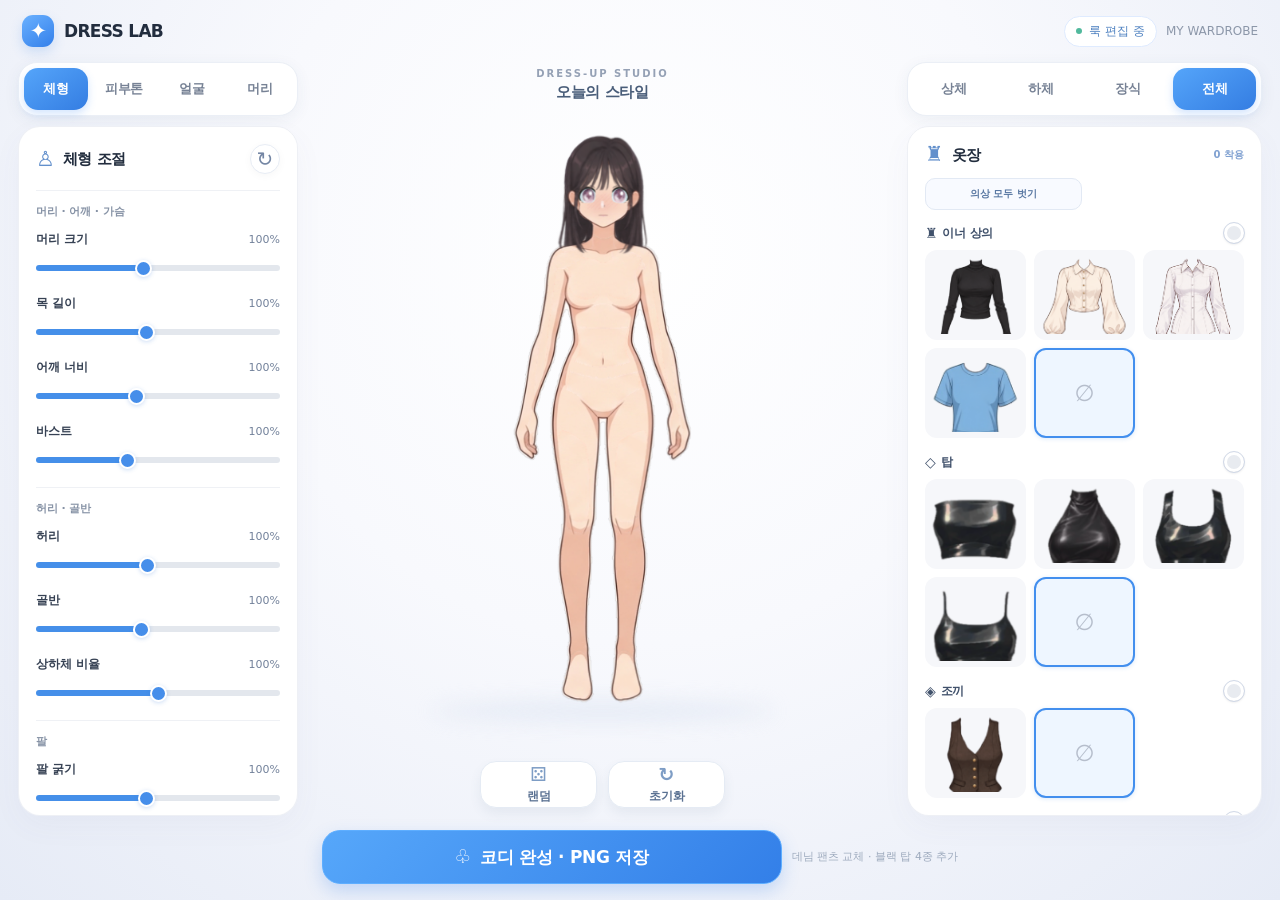
==== index.html @ 0fc82d4e "Restore complete existing game with linked PNG assets" ====
<!doctype html>
<html lang="ko"><head><meta charset="UTF-8"><meta name="viewport" content="width=device-width, initial-scale=1, viewport-fit=cover"><meta name="theme-color" content="#f1f4fa"><title>DRESS LAB — 레이어 옷입히기</title><style>
/* Layout redesign: three-column dress-up studio. */
:root{--bg:#f0f3fa;--card:#fff;--text:#222d3e;--sub:#7a8597;--line:#e7eaf0;--blue:#438fee;--blueDark:#327edf;--radius:20px}
*{box-sizing:border-box}
html,body{margin:0;width:100%;min-height:100%;font-family:-apple-system,BlinkMacSystemFont,"Noto Sans KR",Pretendard,system-ui,sans-serif;color:var(--text);background:radial-gradient(circle at 50% 28%,#ffffff 0,#f8f9fd 43%,#e6ebf6 100%)}
body{height:100dvh;overflow:hidden}
button,input,select{font:inherit}button{cursor:pointer;touch-action:manipulation}button:focus-visible,select:focus-visible,input:focus-visible{outline:2px solid var(--blue);outline-offset:2px}
.app-shell{height:100dvh;max-width:1520px;margin:0 auto;padding:12px 18px 15px;display:grid;grid-template-rows:auto minmax(0,1fr) auto;gap:12px;min-height:0}
.topbar{display:flex;align-items:center;justify-content:space-between;gap:14px;padding:0 4px;min-height:38px}
.brand{display:flex;align-items:center;gap:10px;font-weight:800;letter-spacing:-.7px;font-size:17px}.brand-icon{display:grid;place-items:center;background:linear-gradient(145deg,#6ab1ff,#337fea);color:white;width:32px;height:32px;border-radius:11px;font-size:21px;box-shadow:0 5px 12px #458be734}
.top-right{display:flex;align-items:center;gap:9px;color:#8c97a9;font-size:12px}.status-pill{display:inline-flex;align-items:center;gap:7px;border:1px solid #dfebff;border-radius:100px;background:#fff;color:#4d80c0;padding:6px 11px}.status-pill::before{content:"";width:6px;height:6px;border-radius:50%;background:#51b99d}
.workspace{display:grid;grid-template-columns:minmax(240px,280px) minmax(260px,1fr) minmax(265px,355px);gap:14px;min-height:0;align-items:stretch}
.sidebar{display:flex;flex-direction:column;min-height:0;min-width:0;gap:10px}
.segmented{display:grid;align-items:center;gap:4px;background:#fff;border:1px solid #ebeff6;padding:5px;border-radius:19px;box-shadow:0 4px 16px #314c7410;flex:none}
.left-tabs{grid-template-columns:repeat(4,minmax(0,1fr))}
.category-tabs{grid-template-columns:repeat(4,minmax(0,1fr))}
.segmented button{border:0;border-radius:14px;min-width:0;min-height:42px;background:transparent;color:#778295;font-weight:750;font-size:13px;padding:5px 4px;white-space:nowrap}
.segmented button.active,.segmented button[aria-selected="true"]{background:linear-gradient(145deg,#55a5fa,#347de2);color:white;box-shadow:0 4px 9px #418cf53a}
.scroll-card{background:#fff;border:1px solid #eef0f5;border-radius:22px;box-shadow:0 10px 30px #5264820b;min-height:0;overflow-y:auto;overflow-x:hidden;overscroll-behavior:contain;-webkit-overflow-scrolling:touch;scrollbar-width:thin;scrollbar-color:#d5deed transparent;padding:15px 15px 18px;flex:1}
.tab-panel[hidden]{display:none!important}
.panel-heading{display:flex;align-items:center;gap:8px;margin:0 0 13px;min-width:0}.panel-heading h2{font-size:15px;letter-spacing:-.4px;line-height:1.2;margin:0;flex:1}.heading-symbol{color:#6390cc;font-size:21px;line-height:1}.tiny-ghost{border:1px solid #e8edf5;background:#fff;color:#7486a4;border-radius:50%;width:30px;height:30px;font-size:20px;padding:0;display:grid;place-items:center;box-shadow:0 2px 8px #00000009}
.group{border-top:1px solid #eff1f5;margin-top:16px;padding-top:13px}.group h3{font-size:11px;font-weight:750;color:#8793a6;margin:0 0 12px;letter-spacing:-.1px}
.control{margin:0 0 16px}.readout{display:flex;align-items:center;justify-content:space-between;gap:6px;margin-bottom:8px}.readout label{font-size:12px;font-weight:650;color:#374254}.readout output{color:#72819a;font-size:11px;font-variant-numeric:tabular-nums}
input[type=range]{-webkit-appearance:none;appearance:none;width:100%;height:6px;outline:0;border-radius:100px;cursor:pointer;background:linear-gradient(90deg,#458fe9 var(--fill,50%),#e3e7ed var(--fill,50%));margin:3px 0 8px;touch-action:pan-y}
input[type=range]::-webkit-slider-thumb{-webkit-appearance:none;appearance:none;border:2px solid white;box-shadow:0 1px 4px #2d71d43d;width:17px;height:17px;border-radius:50%;background:#468eea}
input[type=range]::-moz-range-thumb{border:2px solid white;box-shadow:0 1px 4px #2d71d43d;width:17px;height:17px;border-radius:50%;background:#468eea}
.skin-presets{display:grid;grid-template-columns:repeat(5,minmax(0,1fr));gap:7px;margin:9px 0 13px}.skin-sample{border:2px solid white;outline:1px solid #e5e2e1;aspect-ratio:1;border-radius:50%;background:var(--tone);padding:0;box-shadow:0 3px 7px #00000014;min-width:0}.skin-sample.chosen{outline:2px solid var(--blue);outline-offset:2px}
.palette-card{margin-top:10px}.palette-heading{display:flex;align-items:center;justify-content:space-between;gap:7px;margin-bottom:9px}.palette-heading label{font-size:12px;font-weight:700}.tone-badge{display:block;width:25px;height:25px;border:3px solid white;border-radius:50%;box-shadow:0 0 0 1px #e6d8d0;background:#fce3cf}
.palette-holder{position:relative;height:154px;overflow:hidden;border-radius:12px;cursor:crosshair;touch-action:none}.palette-holder canvas{width:100%;height:100%;display:block}.palette-cursor{pointer-events:none;position:absolute;width:15px;height:15px;transform:translate(-50%,-50%);border:2px solid white;box-shadow:0 0 0 1px #303b4d,0 2px 5px #0003;border-radius:50%;top:4%;left:17%}
.color-col,.color-row{width:100%}.color-row{margin-top:10px}.color-row label{font-size:11px;color:#68768a;display:block;margin-bottom:7px}#hue,.quick-slider.hue{background:linear-gradient(90deg,#f55,#ffe55c,#65d382,#6ec4ed,#6566fb,#f77dcc,#f55)!important}
.hexrow{display:flex;gap:5px;align-items:center;margin:9px 0}.hexrow input[type=text]{min-width:0;width:100%;padding:7px 6px;border:1px solid #dfe4ed;border-radius:9px;font:600 11px monospace}.hexrow input[type=color]{height:30px;width:33px;flex:none;border:1px solid #e2e6ef;padding:2px;border-radius:8px;background:#fff}.hexrow button{white-space:nowrap;background:#f7f9ff;color:#566781;padding:7px 5px;border:1px solid #e1e6ef;border-radius:9px;font-size:10px}.state-note{font-size:10px;color:#78869c;margin-top:4px}
.center-stage{min-width:0;min-height:0;display:flex;flex-direction:column;align-items:center;justify-content:space-between;position:relative;z-index:0;padding:6px 0 8px}
.stage-caption{display:flex;flex-direction:column;align-items:center;gap:4px;flex:none;text-align:center;z-index:1}.stage-caption .micro{letter-spacing:2px;font-size:10px;color:#95a1b5;font-weight:750}.stage-caption strong{font-size:15px;letter-spacing:-.4px;color:#495d79}
.canvas-bed{touch-action:manipulation;cursor:crosshair;position:relative;display:flex;align-items:center;justify-content:center;flex:1;min-height:0;width:100%;overflow:visible}.canvas-bed:after{content:"";z-index:-1;position:absolute;bottom:6%;left:50%;transform:translateX(-50%);background:#dbe3f1;width:60%;height:20px;border-radius:50%;filter:blur(10px);opacity:.6}
.art{height:min(100%,780px);width:auto;max-width:100%;object-fit:contain;display:block;flex:none}
.stage-controls{display:grid;grid-template-columns:1fr 1fr;gap:11px;width:100%;max-width:245px;flex:none;z-index:1}.stage-controls button{border:1px solid #e5ebf4;border-radius:16px;min-height:47px;color:#5a7192;background:#fff;font-size:12px;font-weight:750;box-shadow:0 6px 12px #4b658014}.stage-controls button span{display:block;font-size:19px;line-height:1.15;margin-bottom:2px;color:#7e9dc5}
.selected-count{margin-left:auto;color:#80a1d1;font-weight:700;font-size:10px;white-space:nowrap}
.wardrobe-presets{display:grid;grid-template-columns:repeat(2,minmax(0,1fr));gap:5px;margin:0 0 13px}.wardrobe-presets button{padding:8px 3px;border:1px solid #e2e9f4;background:#f8faff;color:#5877a2;border-radius:10px;font-size:10px;font-weight:750;min-height:32px}.wardrobe-presets button.primary{background:#e6f1ff;color:#3579ce;border-color:#bcdcff}
.wardrobe-group{margin-bottom:14px}.wardrobe-group[hidden]{display:none!important}.wardrobe-title{display:flex;align-items:center;justify-content:space-between;gap:5px;margin-bottom:7px}.wardrobe-title h3{font-size:12px;display:flex;align-items:center;gap:5px;color:#40516b;margin:0;font-weight:750;letter-spacing:-.25px}.wardrobe-title h3 span{font-size:14px}.swatch-button{min-width:20px;min-height:20px;border-radius:50%;border:3px solid white;outline:1px solid #d1d9e8;background:var(--swatch,#eee);padding:0;box-shadow:0 1px 3px #0002}
.cloth-grid{display:grid;grid-template-columns:repeat(3,minmax(0,1fr));gap:6px}.garment-card{padding:3px;border:2px solid transparent;background:#f6f7fa;border-radius:12px;min-width:0;min-height:74px;display:flex;flex-direction:column;align-items:center;justify-content:center;gap:3px;color:#79869a;transition:border-color .1s,background .1s}.garment-card.selected{border-color:var(--blue);background:#eef6ff;box-shadow:0 1px 4px #2f7fdf2a;color:#356cae}.garment-preview{width:100%;height:66px;display:grid;place-items:center;overflow:hidden}.garment-preview img{max-width:100%;max-height:100%;width:100%;height:100%;object-fit:contain}.garment-none{font-size:23px;color:#b6becc}.garment-card small{display:block;max-width:100%;font-size:9px;font-weight:650;line-height:1.25;word-break:keep-all;text-align:center;overflow-wrap:anywhere}
.color-editor{border-top:1px solid #edf0f5;margin-top:10px;padding-top:14px}.color-header{display:flex;align-items:center;gap:7px;margin-bottom:11px}.color-header h3{margin:0;flex:1;font-size:13px}.color-header .heading-symbol{font-size:16px}.color-select-row{display:flex;gap:5px;align-items:center;margin-bottom:12px}#quickColorTarget{min-width:0;width:100%;background:#f8faff;border:1px solid #e2e9f4;border-radius:10px;padding:8px 5px;color:#5b6c84;font-size:11px;font-weight:750}.quick-swatch{width:29px;height:29px;border-radius:50%;background:#666;box-shadow:0 0 0 1px #c5d1e1, inset 0 0 0 3px white;flex:none}
.quick-row{margin:0 0 11px}.quick-row label{display:flex;align-items:center;justify-content:space-between;color:#5c6c81;font-size:11px;font-weight:650;margin-bottom:3px}.quick-row output{font-size:10px;color:#8d98a7}.quick-slider{height:7px!important;margin-bottom:3px!important}.quick-reset{background:#f5f8fc;border:1px solid #e5e9f1;color:#7b8a9e;border-radius:8px;padding:7px 9px;font-size:10px;font-weight:750;width:100%}
.footer{display:flex;justify-content:center;align-items:center;gap:10px;min-height:57px}.done-button{background:linear-gradient(135deg,#56a7fa,#337fe8);border:1px solid #5eaeff;color:white;box-shadow:0 7px 17px #4088ea42;font-size:17px;font-weight:800;letter-spacing:-.3px;border-radius:18px;min-height:54px;width:min(460px,100%)}.done-button .hanger{font-size:19px;margin-right:9px}.footer-tip{font-size:11px;color:#9daabd;white-space:nowrap}
@media(min-width:960px){.scroll-card{padding:17px 17px 20px}.cloth-grid{gap:8px}.garment-card{min-height:90px}.garment-preview{height:78px}.garment-card small{font-size:10px}.workspace{gap:18px}.footer{margin-top:0}}
@media(max-width:860px){
 .app-shell{padding:7px 7px max(8px,env(safe-area-inset-bottom));gap:6px;grid-template-rows:auto minmax(0,1fr) auto}
 .topbar{min-height:25px;padding:0 5px}.brand{font-size:12px;gap:6px}.brand-icon{width:23px;height:23px;border-radius:7px;font-size:15px}.top-right{font-size:9px}.status-pill{padding:4px 7px;font-size:9px}
 .workspace{grid-template-columns:minmax(0,30%) minmax(0,37%) minmax(0,33%);gap:4px}
 .sidebar{gap:5px}.segmented{border-radius:12px;padding:3px;gap:1px}.segmented button{font-size:10px;padding:3px 0;min-height:31px;border-radius:9px}
 .scroll-card{border-radius:13px;padding:9px 6px 13px;box-shadow:0 2px 10px #5264820b}
 .panel-heading{gap:3px;margin-bottom:9px}.panel-heading h2{font-size:10px;letter-spacing:-.25px}.heading-symbol{font-size:14px}.tiny-ghost{width:21px;height:21px;font-size:14px}
 .group{margin-top:10px;padding-top:9px}.group h3{font-size:9px;margin-bottom:10px}
 .control{margin-bottom:13px}.readout{margin-bottom:5px;flex-wrap:wrap;gap:1px}.readout label{font-size:9px;line-height:1.3}.readout output{font-size:9px}
 input[type=range]{height:5px;margin:4px 0 8px}input[type=range]::-webkit-slider-thumb{width:14px;height:14px}input[type=range]::-moz-range-thumb{width:14px;height:14px}
 .skin-presets{gap:4px;grid-template-columns:repeat(3,1fr)}.palette-heading label{font-size:9px}.palette-holder{height:100px}.hexrow{flex-wrap:wrap}.hexrow input[type=text]{font-size:9px}.hexrow button{flex:1;font-size:9px}.state-note{font-size:9px}
 .center-stage{padding:3px 0 4px}.stage-caption .micro{font-size:7px;letter-spacing:1px}.stage-caption strong{font-size:10px}.canvas-bed{overflow:hidden}.art{max-width:none;width:187%;height:auto;max-height:100%;object-fit:contain}
 .stage-controls{gap:3px;max-width:128px}.stage-controls button{border-radius:10px;min-height:36px;padding:5px 1px;font-size:9px}.stage-controls button span{font-size:14px}
 .right-heading{margin-bottom:7px}.selected-count{font-size:8px}
 .wardrobe-presets{gap:3px;margin:0 0 10px;grid-template-columns:repeat(2,minmax(0,1fr))}.wardrobe-presets button{font-size:8px;line-height:1.15;min-height:28px;padding:4px 2px;border-radius:7px}
 .wardrobe-group{margin-bottom:10px}.wardrobe-title{gap:2px;margin-bottom:5px}.wardrobe-title h3{font-size:9px}.wardrobe-title h3 span{font-size:10px}.swatch-button{min-width:16px;min-height:16px}
 .cloth-grid{gap:3px}.garment-card{border-width:1.5px;border-radius:7px;min-height:48px;padding:2px 1px;gap:0}.garment-preview{height:40px}.garment-none{font-size:16px}.garment-card small{font-size:7px;letter-spacing:-.3px}
 .color-editor{margin-top:7px;padding-top:10px}.color-header h3{font-size:10px}.color-header .heading-symbol{font-size:13px}.color-select-row{gap:3px}.quick-swatch{width:19px;height:19px}#quickColorTarget{font-size:9px;padding:6px 2px}.quick-row{margin-bottom:8px}.quick-row label{font-size:9px}.quick-reset{font-size:9px}
 .footer{min-height:38px}.done-button{font-size:12px;min-height:37px;max-width:250px;border-radius:13px}.done-button .hanger{font-size:14px;margin-right:5px}.footer-tip{display:none}
}
@media(max-width:370px){.workspace{grid-template-columns:minmax(0,29%) minmax(0,38%) minmax(0,33%)}.scroll-card{padding:8px 4px 10px}.cloth-grid{gap:2px}.garment-card small{font-size:6.5px}.brand{font-size:11px}}
@media(max-height:650px){.app-shell{gap:4px;padding-top:3px}.topbar{min-height:20px}.footer{min-height:31px}.done-button{min-height:30px}.stage-caption{display:none}.stage-controls button{min-height:30px}.stage-controls button span{display:inline;margin-right:3px}}

.face-eyes-grid{display:grid;grid-template-columns:repeat(2,minmax(0,1fr));gap:7px}.eye-option{display:flex;flex-direction:column;align-items:center;justify-content:center;gap:6px;min-height:75px;border:2px solid #dce6f2;background:#f8faff;border-radius:12px;color:#536783;font-size:11px;font-weight:700}.eye-option.selected{border-color:var(--blue);background:#edf5ff;color:#3178d2}.eye-icon{font-size:23px;color:#36465e}.blink-toggle{display:flex;align-items:center;gap:7px;font-size:12px;margin-bottom:15px;line-height:1.4}.blink-toggle input{accent-color:#438fee}.face-preview-button{padding:10px 7px;width:100%;border-radius:10px;background:#e9f2ff;color:#367bce;border:1px solid #c4dfff;font-size:11px;font-weight:750}@media(max-width:860px){.eye-option{min-height:54px;font-size:9px;padding:4px}.eye-icon{font-size:16px}.blink-toggle{font-size:9px;align-items:flex-start}.face-preview-button{font-size:9px;padding:7px 3px}}

/* Face / iris palette; narrow enough for the existing mobile sidebar. */
.iris-palette{display:grid;grid-template-columns:repeat(3,minmax(0,1fr));gap:6px;margin:8px 0 13px}
.iris-choice{min-width:0;padding:7px 2px;border:1px solid #e4eaf3;border-radius:11px;background:#f8faff;display:flex;flex-direction:column;align-items:center;justify-content:center;gap:4px;font-size:10px;font-weight:700;color:#5b6b83}
.iris-choice.selected{background:#edf6ff;border-color:#5496eb;box-shadow:0 0 0 1px #5496eb inset;color:#3272b8}
.iris-swatch{display:block;width:25px;height:25px;border-radius:50%;background:radial-gradient(circle at 28% 23%,#ffffffc9 0 9%,var(--iris-color) 18% 65%,#263040 95%);border:2px solid #fff;box-shadow:0 0 0 1px #bfcbdc}
.iris-picker-row{display:flex;justify-content:space-between;align-items:center;flex-wrap:wrap;gap:6px;margin-bottom:8px}
.iris-picker-row label{font-size:11px;color:#5f6b7e;font-weight:700}
.iris-picker-fields{display:flex;align-items:center;gap:5px;width:100%}
.iris-picker-fields input[type=color]{width:38px;height:33px;min-width:0;flex:none;border:1px solid #dce4ee;border-radius:9px;padding:2px;background:white}
.iris-picker-fields input[type=text]{min-width:0;width:100%;height:33px;padding:5px 7px;border:1px solid #dce4ee;border-radius:9px;font-size:11px;font-family:ui-monospace,monospace}
.iris-reset{width:100%;padding:9px 4px;border-radius:9px;background:#f5f8fc;border:1px solid #e0e7f1;color:#597497;font-size:11px;font-weight:750}
@media(max-width:860px){.iris-palette{gap:3px;margin-bottom:10px}.iris-choice{padding:5px 1px;font-size:8px;border-radius:7px}.iris-swatch{width:18px;height:18px}.iris-picker-row label{font-size:9px}.iris-picker-fields{gap:3px}.iris-picker-fields input[type=color]{width:28px;height:28px}.iris-picker-fields input[type=text]{font-size:9px;height:28px;padding:3px}.iris-reset{font-size:9px;padding:7px 2px}}

/* Hair tab: compact four-tab mobile layout and an expandable hairstyle registry. */
.left-tabs button {letter-spacing:-.35px}
.hair-style-grid {display:grid;grid-template-columns:repeat(2,minmax(0,1fr));gap:8px}
.hair-option {display:flex;flex-direction:column;gap:6px;align-items:center;justify-content:center;
 min-width:0;padding:7px 3px;border:2px solid transparent;border-radius:13px;background:#f6f7fa;color:#64748b;font-size:11px;font-weight:750}
.hair-option.selected {border-color:var(--blue);background:#edf6ff;color:#2872cc}
.hair-option .hair-thumb {display:flex;align-items:center;justify-content:center;width:100%;height:85px;overflow:hidden;border-radius:9px;background:#ffffffb8}
.hair-option .hair-thumb img {width:70px;height:85px;object-fit:contain;object-position:center;display:block}
.hair-option .hair-none-icon {font-size:27px;color:#b1bdd0}
.hair-motion-toggle {display:flex;gap:7px;align-items:center;font-size:12px;margin-bottom:13px;color:#43536b;line-height:1.4}
.hair-motion-toggle input {accent-color:#438fee}
.hair-tip {font-size:10px;color:#8895a9;line-height:1.5}
@media(max-width:860px){
 .left-tabs button{font-size:9px;letter-spacing:-.8px;padding-left:0;padding-right:0}
 .hair-style-grid{gap:4px}
 .hair-option{padding:3px 1px;border-width:1.5px;border-radius:8px;font-size:8px;gap:3px}
 .hair-option .hair-thumb{height:53px}
 .hair-option .hair-thumb img{height:52px;width:46px}
 .hair-option .hair-none-icon{font-size:18px}
 .hair-motion-toggle{font-size:9px;align-items:flex-start}
 .hair-tip{font-size:9px}
}
</style></head><body>
<div class="app-shell">
<header class="topbar"><div class="brand"><span class="brand-icon">✦</span><span>DRESS LAB</span></div><div class="top-right"><span class="status-pill">룩 편집 중</span><span>MY WARDROBE</span></div></header>
<main class="workspace">
<aside class="sidebar left-sidebar" aria-label="체형과 얼굴, 머리카락">
 <div class="segmented left-tabs" role="tablist" aria-label="왼쪽 편집 메뉴">
  <button class="tab active" id="tab-body" type="button" role="tab" aria-selected="true" aria-controls="panel-body">체형</button>
  <button class="tab" id="tab-skin" type="button" role="tab" aria-selected="false" aria-controls="panel-skin">피부톤</button>
   <button class="tab" id="tab-face" type="button" role="tab" aria-selected="false" aria-controls="panel-face">얼굴</button>
   <button class="tab" id="tab-hair" type="button" role="tab" aria-selected="false" aria-controls="panel-hair">머리</button>
 </div>
 <div class="scroll-card" id="leftScroll"><section id="panel-body" class="tab-panel" role="tabpanel" aria-labelledby="tab-body">
<div class="panel-heading"><span class="heading-symbol">♙</span><h2>체형 조절</h2><button class="tiny-ghost" id="resetBody" type="button" title="체형만 초기화" aria-label="체형만 초기화">↻</button></div>
<div class="group"><h3>머리 · 어깨 · 가슴</h3>
<div class="control"><div class="readout"><label for="head">머리 크기</label><output></output></div><input id="head" type="range" min="90" max="113" value="100" step="1"></div>
<div class="control"><div class="readout"><label for="neck">목 길이</label><output></output></div><input id="neck" type="range" min="78" max="127" value="100" step="1"></div>
<div class="control"><div class="readout"><label for="shoulders">어깨 너비</label><output></output></div><input id="shoulders" type="range" min="89" max="116" value="100" step="1"></div>
<div class="control"><div class="readout"><label for="bust">바스트</label><output></output></div><input id="bust" type="range" min="89" max="119" value="100" step="1"></div>
</div><div class="group"><h3>허리 · 골반</h3>
<div class="control"><div class="readout"><label for="waist">허리</label><output></output></div><input id="waist" type="range" min="86" max="117" value="100" step="1"></div>
<div class="control"><div class="readout"><label for="hips">골반</label><output></output></div><input id="hips" type="range" min="88" max="116" value="100" step="1"></div>
<div class="control"><div class="readout"><label for="ratio">상하체 비율</label><output></output></div><input id="ratio" type="range" min="82" max="118" value="100" step="1"></div>
</div><div class="group"><h3>팔</h3>
<div class="control"><div class="readout"><label for="arms">팔 굵기</label><output></output></div><input id="arms" type="range" min="91" max="111" value="100" step="1"></div>
<div class="control"><div class="readout"><label for="armLength">팔 길이</label><output></output></div><input id="armLength" type="range" min="88" max="114" value="100" step="1"></div>
</div><div class="group"><h3>하체</h3>
<div class="control"><div class="readout"><label for="thighs">허벅지 굵기</label><output></output></div><input id="thighs" type="range" min="93" max="114" value="100" step="1"></div>
<div class="control"><div class="readout"><label for="calves">종아리 굵기</label><output></output></div><input id="calves" type="range" min="94" max="112" value="100" step="1"></div>
</div>
</section>
<section id="panel-skin" class="tab-panel" role="tabpanel" aria-labelledby="tab-skin" hidden>
<div class="panel-heading"><span class="heading-symbol">◉</span><h2>피부톤</h2></div><div class="skin-presets"><button class="skin-sample" type="button" data-skin="#FCE3CF" aria-label="기본 피부톤" style="--tone:#FCE3CF"></button><button class="skin-sample" type="button" data-skin="#F2CDB5" aria-label="피부톤 2" style="--tone:#F2CDB5"></button><button class="skin-sample" type="button" data-skin="#DBA781" aria-label="피부톤 3" style="--tone:#DBA781"></button><button class="skin-sample" type="button" data-skin="#AC7554" aria-label="피부톤 4" style="--tone:#AC7554"></button><button class="skin-sample" type="button" data-skin="#7C4E3D" aria-label="피부톤 5" style="--tone:#7C4E3D"></button></div>
<div class="palette-card">
 <div class="palette-heading"><label for="svPalette">피부색 팔레트</label><div class="swatch-preview"><span id="tonePreview" class="tone-badge"></span></div></div>
 <div id="paletteHolder" class="palette-holder"><canvas id="svPalette" width="360" height="194" role="img" aria-label="가로로 채도, 세로로 밝기를 지정하는 피부톤 팔레트"></canvas><div id="paletteCursor" class="palette-cursor"></div></div>
 <div class="color-row"><div class="color-col"><label for="hue">색상</label><input id="hue" type="range" min="0" max="360" value="25" step="1"></div></div>
 <div class="hexrow"><input id="skinHex" type="text" inputmode="text" spellcheck="false" maxlength="7" aria-label="피부톤 HEX 색상값" value="#FCE3CF"><input id="nativeColor" type="color" aria-label="기기의 기본 색상 선택기" value="#fce3cf"><button class="color-reset" id="originalSkin" type="button">원본 색상</button></div>
 <div class="group"><div class="control"><div class="readout"><label for="skinStrength">피부톤 적용 강도</label><output></output></div><input id="skinStrength" type="range" min="0" max="100" value="100" step="1"></div></div>
 <p class="state-note" id="skinStatus">원본 피부톤 적용 중</p>
 <p class="skin-info">팔레트 안을 누르거나 드래그하면 색을 바꿀 수 있다. 아래 색상 막대로 계열을 선택하며, HEX 입력 또는 기기 색상 선택기도 사용할 수 있다.</p>
</div>
</section>
 <section id="panel-face" class="tab-panel" role="tabpanel" aria-labelledby="tab-face" hidden>
  <div class="panel-heading"><span class="heading-symbol">◡</span><h2>얼굴 · 눈</h2></div>
  <div class="group"><h3>눈 모양</h3>
   <div class="face-eyes-grid" id="faceEyeOptions"><button type="button" class="eye-option selected" data-eye="default" aria-pressed="true"><span class="eye-icon">◡ ◡</span><span>기본 눈</span></button></div>
   <p class="state-note">눈은 항상 장착된다. 인형 화면을 탭하면 눈동자가 상하좌우로 움직인다. 위아래를 볼 때 홍채 일부가 눈꺼풀에 자연스럽게 가려진다.</p>
  </div>
  <div class="group iris-controls"><h3>눈동자 색상</h3>
   <div class="iris-palette" id="irisPresets" role="group" aria-label="홍채 색상 선택">
    <button type="button" class="iris-choice selected" data-iris="original" aria-pressed="true" aria-label="원본 홍채색"><span class="iris-swatch" style="--iris-color:#9d7a8e"></span><span>원본</span></button>
    <button type="button" class="iris-choice" data-iris="#79503d" aria-pressed="false" aria-label="갈색 홍채"><span class="iris-swatch" style="--iris-color:#79503d"></span><span>갈색</span></button>
    <button type="button" class="iris-choice" data-iris="#547fc2" aria-pressed="false" aria-label="파란색 홍채"><span class="iris-swatch" style="--iris-color:#547fc2"></span><span>파랑</span></button>
    <button type="button" class="iris-choice" data-iris="#598c69" aria-pressed="false" aria-label="초록색 홍채"><span class="iris-swatch" style="--iris-color:#598c69"></span><span>초록</span></button>
    <button type="button" class="iris-choice" data-iris="#8a8b98" aria-pressed="false" aria-label="회색 홍채"><span class="iris-swatch" style="--iris-color:#8a8b98"></span><span>회색</span></button>
    <button type="button" class="iris-choice" data-iris="#d6aa52" aria-pressed="false" aria-label="호박색 홍채"><span class="iris-swatch" style="--iris-color:#d6aa52"></span><span>호박</span></button>
   </div>
   <div class="iris-picker-row"><label for="irisColorPicker">직접 선택</label><div class="iris-picker-fields"><input type="color" id="irisColorPicker" value="#9d7a8e" aria-label="눈동자 색상 선택기"><input type="text" id="irisHex" value="#9D7A8E" maxlength="7" inputmode="text" spellcheck="false" aria-label="눈동자 색상 HEX 값"></div></div>
   <button type="button" class="iris-reset" id="irisColorReset">원본 홍채색으로 되돌리기</button>
   <p class="state-note">홍채 질감과 빛 반사는 유지한 채 색상이 바뀐다.</p>
  </div>
  <div class="group"><h3>눈 깜박임</h3>
   <label class="blink-toggle"><input id="blinkEnabled" type="checkbox" checked><span>자동으로 눈 깜박이기</span></label>
   <div class="control"><div class="readout"><label for="blinkSpeed">깜박임 간격</label><output id="blinkSpeedLabel">보통</output></div><input id="blinkSpeed" type="range" min="2" max="8" step="1" value="4"></div>
   <button id="blinkNow" class="face-preview-button" type="button">지금 눈 깜박이기</button>
  </div>
 </section>
<section id="panel-hair" class="tab-panel" role="tabpanel" aria-labelledby="tab-hair" hidden>
 <div class="panel-heading"><span class="heading-symbol">♧</span><h2>머리카락</h2></div>
 <div class="group"><h3>헤어스타일</h3>
  <div class="hair-style-grid" id="hairStyleOptions" role="group" aria-label="머리카락 스타일 선택">
   <button type="button" class="hair-option selected" data-hair="softBrown" aria-pressed="true">
    <span class="hair-thumb"><img id="hairStylePreview" alt="갈색 미디엄 헤어 미리보기"></span><span>미디엄 헤어</span>
   </button>
   <button type="button" class="hair-option" data-hair="none" aria-pressed="false">
    <span class="hair-thumb hair-none-icon" aria-hidden="true">∅</span><span>머리 없음</span>
   </button>
  </div>
  <p class="hair-tip">현재 첨부한 헤어를 기본으로 장착했다. 이후 다른 스타일도 추가할 수 있다.</p>
 </div>
 <div class="group"><h3>자연스러운 움직임</h3>
  <label class="hair-motion-toggle" for="hairSwayEnabled"><input type="checkbox" id="hairSwayEnabled" checked><span>머리끝 살랑이기</span></label>
  <div class="control">
   <div class="readout"><label for="hairSwayStrength">살랑임 강도</label><output id="hairSwayOutput">45%</output></div>
   <input id="hairSwayStrength" type="range" min="0" max="100" value="45" step="1">
  </div>
  <p class="hair-tip">머리 윗부분은 고정되고 양옆 머리끝이 가볍게 움직인다. 머리 크기와 목 길이 변형에도 따라간다.</p>
 </div>
</section>
</div>
</aside>
<section class="center-stage" aria-label="인형 미리보기">
 <div class="stage-caption"><span class="micro">DRESS-UP STUDIO</span><strong>오늘의 스타일</strong></div>
 <div class="canvas-bed"><canvas id="view" class="art" width="400" height="825" role="img" aria-label="의상을 입힌 인형"></canvas></div>
 <div class="stage-controls"><button id="randomLook" type="button"><span>⚄</span>랜덤</button><button id="reset" type="button"><span>↻</span>초기화</button></div>
</section>
<aside class="sidebar right-sidebar" aria-label="의상과 색상">
 <div class="segmented category-tabs" role="group" aria-label="의상 필터"><button type="button" data-filter="upper">상체</button><button type="button" data-filter="lower">하체</button><button type="button" data-filter="accessory">장식</button><button type="button" data-filter="all" class="active">전체</button></div>
 <div class="scroll-card right-scroll" id="rightScroll"><section id="panel-wardrobe" class="tab-panel" role="region" aria-label="옷장 편집">
<div class="panel-heading right-heading"><span class="heading-symbol">♜</span><h2>옷장</h2><span id="selectionCount" class="selected-count">0 착용</span></div>

<div class="wardrobe-presets"><button type="button" id="removeAllOutfit">의상 모두 벗기</button></div>
<div id="wardrobeGroups"></div>

</section>

 <section class="color-editor" id="colorEditor"><div class="color-header"><span class="heading-symbol">◉</span><h3>색상 조절</h3><button type="button" id="jumpWardrobe" class="tiny-ghost" title="옷장 맨 위로" aria-label="옷장 맨 위로">↑</button></div>
  <div class="color-select-row"><select id="quickColorTarget" aria-label="색상을 바꿀 의상 선택"></select><span id="quickColorSwatch" class="quick-swatch"></span></div>
  <div class="quick-row"><label for="quickHue">색조 <output id="quickHueVal">0°</output></label><input type="range" id="quickHue" class="quick-slider hue" min="0" max="360" value="0"></div>
  <div class="quick-row"><label for="quickSat">채도 <output id="quickSatVal">0%</output></label><input type="range" id="quickSat" class="quick-slider" min="0" max="100" value="0"></div>
  <div class="quick-row"><label for="quickVal">밝기 <output id="quickValVal">0%</output></label><input type="range" id="quickVal" class="quick-slider" min="0" max="100" value="0"></div>
  <button id="quickColorReset" type="button" class="quick-reset">선택한 의상 원본 색상</button>
 </section>
 </div>
</aside>
</main>
<footer class="footer"><button id="save" type="button" class="done-button"><span class="hanger">♧</span>코디 완성 · PNG 저장</button><span class="footer-tip">데님 팬츠 교체 · 블랙 탑 4종 추가</span></footer>
</div>

<script>

'use strict';
const OUTFIT_SOURCES = {"shirt": "assets/legacy/sprite-001.png", "pants": "assets/legacy/sprite-002.png", "whiteShirt": "assets/legacy/sprite-003.png", "shirtErase": "assets/legacy/sprite-004.png"};
const ADDITIONAL_SOURCES = {"ivoryBodice":"assets/legacy/sprite-005.png","ivorySleeves":"assets/legacy/sprite-006.png","brownVest":"assets/legacy/sprite-007.png","plaidSkirt":"assets/legacy/sprite-008.png","brownSocks":"assets/legacy/sprite-009.png","brownLoafers":"assets/legacy/sprite-010.png","neckRibbon":"assets/legacy/sprite-011.png"};
const BLACK_OUTFIT_SOURCES={
 'silverNecklace':'assets/legacy/sprite-012.png',
 'silverWaistChain':'assets/legacy/sprite-013.png',
 'blackSlacks':'assets/legacy/sprite-014.png',
 'blackSleeves':'assets/legacy/sprite-015.png',
 'blackBodice':'assets/legacy/sprite-016.png'
};
const SOURCES = {"base_fill": "assets/legacy/sprite-017.png", "head": "assets/legacy/sprite-018.png", "neck_chest": "assets/legacy/sprite-019.png", "arm_left": "assets/legacy/sprite-020.png", "arm_right": "assets/legacy/sprite-021.png", "shoulder_left": "assets/legacy/sprite-022.png", "shoulder_right": "assets/legacy/sprite-023.png", "waist": "assets/legacy/sprite-024.png", "pelvis": "assets/legacy/sprite-025.png", "thigh_left": "assets/legacy/sprite-026.png", "thigh_right": "assets/legacy/sprite-027.png", "shin_left": "assets/legacy/sprite-028.png", "shin_right": "assets/legacy/sprite-029.png"};
const placement = {
 head:[80,17,89,112], neck_chest:[75,118,100,115], shoulder_left:[54,154,47,28],shoulder_right:[134,155,45,27],
 waist:[81,251,87,54], pelvis:[67,306,117,67],thigh_left:[61,359,60,139],thigh_right:[127,363,60,135],
 shin_left:[72,499,41,221],shin_right:[136,499,43,221],arm_left:[24,157,45,254],arm_right:[178,153,54,263]
};
const order=['base_fill','head','neck_chest','arm_left','arm_right','shoulder_left','shoulder_right','waist','pelvis','thigh_left','thigh_right','shin_left','shin_right'];
const ID=['head','neck','shoulders','bust','waist','hips','ratio','arms','armLength','thighs','calves','skinStrength'];
const $=id=>document.getElementById(id);
const input=Object.fromEntries(ID.map(id=>[id,$(id)]));
const COAT_OUTFIT_SOURCES={
 'blackCoatBack':'assets/legacy/sprite-030.png',
 'blackCoatFront':'assets/legacy/sprite-031.png',
 'blackCoatSleeves':'assets/legacy/sprite-032.png'
};
const TOP_OUTFIT_SOURCES={
  'blackCamiTop':'assets/legacy/sprite-033.png',
  'blackTankTop':'assets/legacy/sprite-034.png',
  'blackHalterTop':'assets/legacy/sprite-035.png',
  'blackTubeTop':'assets/legacy/sprite-036.png'
};
const emptyOutfitDefault={upper:'none',top:'none',vest:'none',outer:'none',skirt:'none',lower:'none',socks:'none',shoes:'none',neck:'none',waistAccessory:'none'};
const wardrobeLayers=[
 {id:'upper',label:'이너 상의',items:[['blackTurtleneck','블랙 터틀넥(소매 포함)'],['ivoryBlouse','아이보리 블라우스'],['whiteShirt','화이트 와이셔츠'],['shirt','기본 티셔츠'],['none','없음']]},
 {id:'top',label:'탑',items:[['blackTubeTop','블랙 튜브톱'],['blackHalterTop','블랙 홀터넥 톱'],['blackTankTop','블랙 탱크톱'],['blackCamiTop','블랙 끈나시 톱'],['none','없음']]},
 {id:'vest',label:'조끼',items:[['brownVest','브라운 조끼'],['none','없음']]},
 {id:'outer',label:'아우터',items:[['blackCoat','블랙 코트'],['none','없음']]},
 {id:'skirt',label:'스커트',items:[['plaidSkirt','체크 플리츠스커트'],['none','없음']]},
 {id:'lower',label:'바지',items:[['blackSlacks','블랙 슬랙스'],['pants','블루 슬림진'],['none','없음']]},
 {id:'socks',label:'양말',items:[['brownSocks','브라운 스타킹'],['none','없음']]},
 {id:'shoes',label:'신발',items:[['brownLoafers','브라운 로퍼'],['none','없음']]},
 {id:'neck',label:'목 장식',items:[['silverNecklace','실버 목걸이'],['neckRibbon','브라운 리본'],['none','없음']]},
 {id:'waistAccessory',label:'허리 장식',items:[['silverWaistChain','실버 체인'],['none','없음']]}
];
const originalGarmentColors={
 shirt:'#80B3E0',whiteShirt:'#F3F1F2',ivoryBlouse:'#D6BEAF',ivoryBodice:'#D6BEAF',ivorySleeves:'#D6BEAF',
 brownVest:'#48372F',plaidSkirt:'#554035',pants:'#5885AC',blackTubeTop:'#26252A',blackHalterTop:'#26252A',blackTankTop:'#26252A',blackCamiTop:'#26252A',brownSocks:'#432E26',
 brownLoafers:'#402D27',neckRibbon:'#52382D',blackTurtleneck:'#29282B',blackSlacks:'#333136',blackCoat:'#2B2A2F',blackCoatBack:'#2B2A2F',blackCoatFront:'#2B2A2F',blackCoatSleeves:'#2B2A2F',silverNecklace:'#D9D8D8',silverWaistChain:'#D9D8D8'
};
const garmentColors={...originalGarmentColors};
const selectedLayers={...emptyOutfitDefault};
const outfitImages={};
const eraseSource=document.createElement('canvas');eraseSource.width=252;eraseSource.height=730;
let erasePixels=null;
let outfitSource=null, outfitCtx=null;
let backOutfitSource=null, backOutfitCtx=null;
let outfitPixels=null, backOutfitPixels=null, outfitTemp=document.createElement('canvas');
const layerUI={};
const layerColorHSV={};
const imageGroup={ivoryBlouse:['ivorySleeves','ivoryBodice'],blackTurtleneck:['blackSleeves','blackBodice'],blackCoat:['blackCoatSleeves','blackCoatBack','blackCoatFront']};
const layerDrawOrder=['socks','shoes','top','upper','lower','skirt','vest','outer','neck','waistAccessory'];
const behindBodyKeys=new Set(['blackCoatBack']);
const skinColorDefault='#fce3cf';
let skinColor=skinColorDefault, skinSelected=false;
let hsv={h:25,s:0.18,v:0.988};
const paletteCanvas=$('svPalette'), paletteHolder=$('paletteHolder'), paletteCursor=$('paletteCursor');
const tonePreview=$('tonePreview'), hueBar=$('hue'), skinHex=$('skinHex'),nativeColor=$('nativeColor'),skinStatus=$('skinStatus');
// Eye-frame registry: each entry may provide open, half, and closed PNGs.
const FACE_EYE_REGISTRY={default:{label:'기본 눈',frames:["assets/legacy/sprite-037.png","assets/legacy/sprite-038.png","assets/legacy/sprite-039.png"]}};
let currentEye='default',blinkFrame=0,blinkTimer=0,blinkPhase=0;
const eyeFrames=FACE_EYE_REGISTRY.default.frames.map(src=>{const image=new Image();image.src=src;return image});
const eyeIrisLayer=new Image();eyeIrisLayer.src='assets/legacy/sprite-040.png';
const eyeHighlightLayer=new Image();eyeHighlightLayer.src='assets/legacy/sprite-041.png';

// The source eyelids, sclera, iris, and catchlights all share 252×730 doll coordinates.
// Blue-white clip masks are extracted from the exact open and half-open sclera pixels.
const eyeScleraMasks = ['assets/legacy/sprite-042.png','assets/legacy/sprite-043.png'].map(src=>{const img=new Image();img.src=src;return img});
// All face textures use the base doll's 252 × 730 source coordinates.
// The head sprite follows exactly the same eye-area transform as texturePoint().
const FACE_EYE_TRACK={centerX:124.5,centerY:89,maxX:6.2,maxY:7.0};
const gazeState={targetX:0,currentX:0,velocityX:0,targetY:0,currentY:0,velocityY:0,boing:0,active:false,lastTs:0,
 highlightX:0,highlightVelocityX:0,highlightY:0,highlightVelocityY:0,highlightFollowY:0,highlightFollowVelocityY:0,irisHistory:[]};
const clampValue=(v,lo,hi)=>Math.min(hi,Math.max(lo,v));
let eyeOverlayBuffer=null,eyeOverlayCtx=null,scleraToneBuffer=null,scleraToneCtx=null;

// Re-tint only the iris image, preserving the original alpha, shadows and radial grain.
// 'original' always displays the unedited source pixels.
let irisColor='original', irisPaintSource=eyeIrisLayer,irisTintCanvas=null,irisTintContext=null;
function normalizeHex(value){
 const cleaned=String(value||'').trim();
 return /^#[0-9a-fA-F]{6}$/.test(cleaned)?cleaned.toLowerCase():null;
}
function refreshIrisTint(){
 if(!eyeIrisLayer.complete||!eyeIrisLayer.naturalWidth)return;
 if(irisColor==='original'){irisPaintSource=eyeIrisLayer;return;}
 const value=normalizeHex(irisColor);if(!value)return;
 if(!irisTintCanvas){irisTintCanvas=document.createElement('canvas');irisTintCanvas.width=252;irisTintCanvas.height=730;irisTintContext=irisTintCanvas.getContext('2d',{willReadFrequently:true});}
 const tc=irisTintContext;
 tc.clearRect(0,0,SW,SH);
 tc.drawImage(eyeIrisLayer,0,0,SW,SH);
 const original=tc.getImageData(0,0,SW,SH),p=original.data;
 const selected=[1,3,5].map(i=>parseInt(value.slice(i,i+2),16));
 for(let i=0;i<p.length;i+=4){
  if(p[i+3]===0)continue;
  const lum=.2126*p[i]+.7152*p[i+1]+.0722*p[i+2];
  // Dark inner rims stay dark; bright radial flecks remain discernible.
  const shade=clampValue((lum+12)/142,.32,1.72);
  const sheen=clampValue((lum-166)/96,0,1)*.22;
  for(let c=0;c<3;c++)p[i+c]=Math.round(Math.min(255,selected[c]*shade*(1-sheen)+255*sheen));
 }
 tc.putImageData(original,0,0);
 irisPaintSource=irisTintCanvas;
}
function syncIrisColorUI(){
 document.querySelectorAll('#irisPresets [data-iris]').forEach(btn=>{
  const chosen=btn.dataset.iris.toLowerCase()===irisColor;
  btn.classList.toggle('selected',chosen);btn.setAttribute('aria-pressed',String(chosen));
 });
 const hex=irisColor==='original'?'#9d7a8e':irisColor;
 $('irisColorPicker').value=hex;
 $('irisHex').value=hex.toUpperCase();$('irisHex').setAttribute('aria-invalid','false');
}
function setIrisColor(color){
 const candidate=color==='original'?'original':normalizeHex(color);
 if(!candidate)return false;
 irisColor=candidate;
 refreshIrisTint();syncIrisColorUI();queue();return true;
}
document.querySelectorAll('#irisPresets [data-iris]').forEach(btn=>btn.addEventListener('click',()=>setIrisColor(btn.dataset.iris)));
$('irisColorPicker').addEventListener('input',ev=>setIrisColor(ev.target.value));
$('irisHex').addEventListener('change',ev=>{
 if(!setIrisColor(ev.target.value))ev.target.setAttribute('aria-invalid','true');
});
$('irisColorReset').addEventListener('click',()=>setIrisColor('original'));
eyeIrisLayer.addEventListener('load',()=>{refreshIrisTint();queue();});
syncIrisColorUI();

function updateBlinkSpeedLabel(){
 $('blinkSpeedLabel').textContent=Number($('blinkSpeed').value)<4?'빠름':Number($('blinkSpeed').value)>5?'느림':'보통';
}
function triggerEyeBoing(strength=.75){
 gazeState.boing=Math.max(gazeState.boing,strength);
 // A tiny vertical spring of the catchlight adds a soft animated bounce.
 gazeState.highlightVelocityY-=.34*strength;
 startGazeAnimation();
}
function paintScleraTone(ctx){
 const mask=eyeScleraMasks[blinkFrame];
 if(blinkFrame>1||!scleraToneCtx||!mask.complete||!mask.naturalWidth)return;
 const sx=scleraToneCtx;
 sx.setTransform(1,0,0,1,0,0);
 sx.globalCompositeOperation='source-over';
 sx.clearRect(0,0,SW,SH);
 sx.drawImage(mask,0,0,SW,SH);
 // A pale neutral veil gently desaturates and brightens the eye whites
 // without changing the eyelid outlines or the iris itself.
 sx.globalCompositeOperation='source-in';
 sx.fillStyle='rgba(252,253,255,0.42)';
 sx.fillRect(0,0,SW,SH);
 sx.globalCompositeOperation='source-over';
 ctx.drawImage(scleraToneBuffer,0,0,SW*dpr,SH*dpr);
}
function paintIrisOverlay(ctx){
 const mask=eyeScleraMasks[blinkFrame];
 if(blinkFrame>1||!eyeOverlayCtx||!eyeIrisLayer.complete||!eyeIrisLayer.naturalWidth||!mask.complete||!mask.naturalWidth)return;
 const ex=eyeOverlayCtx;
 ex.setTransform(1,0,0,1,0,0);ex.globalCompositeOperation='source-over';
 ex.clearRect(0,0,SW,SH);
 const dx=gazeState.currentX,dy=gazeState.currentY;
 const wobble=Math.sin(performance.now()*.028)*gazeState.boing;
 const scaleX=1+wobble*.035,scaleY=1-wobble*.024;
 const irisLayer=irisPaintSource||eyeIrisLayer;
 // Iris reacts first; both eye sprites keep their registered source-coordinate pivots.
 ex.save();ex.translate(FACE_EYE_TRACK.centerX+dx,FACE_EYE_TRACK.centerY+dy);
 ex.scale(scaleX,scaleY);
 ex.drawImage(irisLayer,-FACE_EYE_TRACK.centerX,-FACE_EYE_TRACK.centerY,SW,SH);
 ex.restore();
 if(eyeHighlightLayer.complete&&eyeHighlightLayer.naturalWidth){
  // The highlight follows ~75ms behind the iris, with a damped spring.
  // Keep the small visual lag within the pupil area.
  const highlightOffset=clampValue(gazeState.highlightX-dx,-1.8,1.8);
  ex.save();
  const highlightOffsetY=clampValue(gazeState.highlightFollowY-dy,-1.4,1.4);
  ex.translate(FACE_EYE_TRACK.centerX+dx+highlightOffset,FACE_EYE_TRACK.centerY+dy+highlightOffsetY+clampValue(gazeState.highlightY,-.9,.9));
  ex.scale(1-wobble*.01,1+wobble*.015);
  ex.drawImage(eyeHighlightLayer,-FACE_EYE_TRACK.centerX,-FACE_EYE_TRACK.centerY,SW,SH);
  ex.restore();
 }
 // Explicit masks follow the photographed white-of-eye aperture at each blink stage.
 ex.globalCompositeOperation='destination-in';ex.drawImage(mask,0,0,SW,SH);
 ex.globalCompositeOperation='source-over';
 ctx.drawImage(eyeOverlayBuffer,0,0,SW*dpr,SH*dpr);
}
function paintEyes(){
 if(!eyeFrames[blinkFrame]||!eyeFrames[blinkFrame].complete)return;
 const ctx=canvas.getContext('2d'),p=values(),head=p[0];
 // The actual head warp used by both WebGL and CPU renderers.
 // For the eyes at y=89, texturePoint applies X=head scale,
 // Y=126+(y-126)*head - (neck-1)*34. An affine mapping is exact here.
 const anchor=texturePoint(FACE_EYE_TRACK.centerX,FACE_EYE_TRACK.centerY,p);
 ctx.save();
 ctx.translate(anchor[0]*dpr,anchor[1]*dpr);
 ctx.scale(head,head);
 ctx.translate(-FACE_EYE_TRACK.centerX*dpr,-FACE_EYE_TRACK.centerY*dpr);
 // Draw sclera, iris, then delayed highlight. The iris is masked to the sclera.
 ctx.drawImage(eyeFrames[blinkFrame],0,0,SW*dpr,SH*dpr);
 if(blinkFrame<2)paintScleraTone(ctx);
 if(blinkFrame<2)paintIrisOverlay(ctx);
 ctx.restore();
}
function blinkOnce(){
 if(blinkPhase)return;
 blinkPhase=1;blinkFrame=1;triggerEyeBoing(.25);queue();
 setTimeout(()=>{blinkFrame=2;queue()},75);
 setTimeout(()=>{blinkFrame=1;queue()},165);
 setTimeout(()=>{blinkFrame=0;blinkPhase=0;queue()},245);
}
function scheduleBlink(){
 clearTimeout(blinkTimer);if(!$('blinkEnabled').checked)return;
 const delay=Number($('blinkSpeed').value)*1000+Math.random()*1100;
 blinkTimer=setTimeout(()=>{blinkOnce();scheduleBlink()},delay);
}
function setGazeTargetFromPointer(event){
 const bedRect=document.querySelector('.canvas-bed').getBoundingClientRect();
 const canvasRect=canvas.getBoundingClientRect();
 if(!bedRect.width||!canvasRect.height)return;
 // The vertical direction is relative to the eyes, not the middle of the body.
 // This also follows the eye anchor when the head or neck length changes.
 const sourceEye=texturePoint(FACE_EYE_TRACK.centerX,FACE_EYE_TRACK.centerY,values());
 const eyeClientY=canvasRect.top+canvasRect.height*sourceEye[1]/H;
 const verticalSpan=Math.max(24,canvasRect.height*115/H);
 let nx=clampValue(2*(event.clientX-bedRect.left)/bedRect.width-1,-1,1);
 let ny=clampValue((event.clientY-eyeClientY)/verticalSpan,-1,1);
 // At diagonal extremes keep about half the iris visible inside each eye.
 const magnitude=Math.hypot(nx,ny);
 if(magnitude>1){nx/=magnitude;ny/=magnitude;}
 gazeState.targetX=nx*FACE_EYE_TRACK.maxX;
 gazeState.targetY=ny*FACE_EYE_TRACK.maxY;
 triggerEyeBoing(.90);queue();
}
function startGazeAnimation(){
 if(gazeState.active)return;
 gazeState.active=true;gazeState.lastTs=0;
 gazeState.irisHistory=[{t:performance.now()-100,x:gazeState.currentX,y:gazeState.currentY}];
 requestAnimationFrame(stepGazeAnimation);
}
function stepGazeAnimation(timestamp){
 if(!gazeState.active)return;
 if(!gazeState.lastTs)gazeState.lastTs=timestamp;
 const dt=clampValue((timestamp-gazeState.lastTs)/16.667,.5,2.2);
 gazeState.lastTs=timestamp;
 gazeState.velocityX+=(gazeState.targetX-gazeState.currentX)*.16*dt;
 gazeState.velocityX*=Math.pow(.72,dt);
 gazeState.currentX=clampValue(gazeState.currentX+gazeState.velocityX*dt,-6.7,6.7);
 // Spring-driven vertical gaze; the pupil is clipped by the existing eye mask.
 gazeState.velocityY+=(gazeState.targetY-gazeState.currentY)*.15*dt;
 gazeState.velocityY*=Math.pow(.72,dt);
 gazeState.currentY=clampValue(gazeState.currentY+gazeState.velocityY*dt,-7.55,7.55);
 gazeState.boing*=Math.pow(.84,dt);
 if(gazeState.boing<.015)gazeState.boing=0;
 // A small history buffer intentionally delays the catchlight by about 75ms.
 const hist=gazeState.irisHistory;
 hist.push({t:timestamp,x:gazeState.currentX,y:gazeState.currentY});
 const due=timestamp-75;
 while(hist.length>2&&hist[1].t<=due)hist.shift();
 const a=hist[0],b=hist[1]||a;
 const blend=b.t===a.t?0:clampValue((due-a.t)/(b.t-a.t),0,1);
 const delayedX=a.x+(b.x-a.x)*blend;
 const delayedY=a.y+(b.y-a.y)*blend;
 gazeState.highlightVelocityX+=(delayedX-gazeState.highlightX)*.21*dt;
 gazeState.highlightVelocityX*=Math.pow(.77,dt);
 gazeState.highlightX+=gazeState.highlightVelocityX*dt;
 // The highlight trails the iris vertically as well, while retaining its own bounce.
 gazeState.highlightFollowVelocityY+=(delayedY-gazeState.highlightFollowY)*.21*dt;
 gazeState.highlightFollowVelocityY*=Math.pow(.77,dt);
 gazeState.highlightFollowY+=gazeState.highlightFollowVelocityY*dt;
 gazeState.highlightVelocityY+=(-gazeState.highlightY)*.18*dt;
 gazeState.highlightVelocityY*=Math.pow(.76,dt);
 gazeState.highlightY+=gazeState.highlightVelocityY*dt;
 const moving=Math.abs(gazeState.targetX-gazeState.currentX)>.018||Math.abs(gazeState.velocityX)>.018||
 Math.abs(gazeState.targetY-gazeState.currentY)>.018||Math.abs(gazeState.velocityY)>.018||
 Math.abs(gazeState.highlightX-gazeState.currentX)>.025||Math.abs(gazeState.highlightVelocityX)>.018||
 Math.abs(gazeState.highlightFollowY-gazeState.currentY)>.025||Math.abs(gazeState.highlightFollowVelocityY)>.018||
 Math.abs(gazeState.highlightY)>.015||Math.abs(gazeState.highlightVelocityY)>.015;
 if(moving||gazeState.boing>0){queue();requestAnimationFrame(stepGazeAnimation);return;}
 gazeState.currentX=gazeState.targetX;gazeState.highlightX=gazeState.currentX;
 gazeState.currentY=gazeState.targetY;gazeState.highlightFollowY=gazeState.currentY;
 gazeState.velocityX=0;gazeState.highlightVelocityX=0;
 gazeState.velocityY=0;gazeState.highlightFollowVelocityY=0;
 gazeState.highlightY=0;gazeState.highlightVelocityY=0;
 gazeState.irisHistory.length=0;gazeState.active=false;queue();
}
eyeFrames.concat(eyeScleraMasks,[eyeIrisLayer,eyeHighlightLayer]).forEach(image=>image.addEventListener('load',queue));
$('blinkEnabled').addEventListener('change',()=>{scheduleBlink();queue();});
$('blinkSpeed').addEventListener('input',()=>{updateBlinkSpeedLabel();scheduleBlink();});
$('blinkNow').addEventListener('click',blinkOnce);
updateBlinkSpeedLabel();scheduleBlink();
const canvas=$('view');
const W=400,H=825,OX=74,OY=30,SW=252,SH=730;
eyeOverlayBuffer=document.createElement('canvas');eyeOverlayBuffer.width=SW;eyeOverlayBuffer.height=SH;
eyeOverlayCtx=eyeOverlayBuffer.getContext('2d');
scleraToneBuffer=document.createElement('canvas');scleraToneBuffer.width=SW;scleraToneBuffer.height=SH;
scleraToneCtx=scleraToneBuffer.getContext('2d');
document.querySelector('.canvas-bed').addEventListener('pointerdown',setGazeTargetFromPointer);
const source=document.createElement('canvas');source.width=SW;source.height=SH;
const imgctx=source.getContext('2d',{willReadFrequently:true});
outfitSource=document.createElement('canvas');outfitSource.width=SW;outfitSource.height=SH;
outfitCtx=outfitSource.getContext('2d',{willReadFrequently:true});
backOutfitSource=document.createElement('canvas');backOutfitSource.width=SW;backOutfitSource.height=SH;
backOutfitCtx=backOutfitSource.getContext('2d',{willReadFrequently:true});
outfitTemp.width=W;outfitTemp.height=H;
let gl=null,glbuf=null,program=null,tex=null,uniforms=null,ready=false,queued=false,dpr=1, fallback=false, sourcePixels=null,glSurface=document.createElement('canvas');
const smooth=(a,b,v)=>{let t=Math.max(0,Math.min(1,(v-a)/(b-a)));return t*t*(3-2*t)};
const mix=(a,b,t)=>a+(b-a)*t;
const SHAPE_ID=['head','neck','shoulders','bust','waist','hips','ratio','arms','armLength','thighs','calves'];
function values(){return SHAPE_ID.map(k=>Number(input[k].value)/100)}
function skinConfig(){return {color:skinColor,active:skinSelected,strength:Number(input.skinStrength.value)/100}}
function paintSource(){
 return Promise.all(order.map(key=>new Promise((resolve,reject)=>{
 const image=new Image();image.onload=()=>resolve([key,image]);image.onerror=()=>reject(new Error('PNG 로딩 실패: '+key));image.src=SOURCES[key];
 }))).then(arr=>{
 imgctx.clearRect(0,0,SW,SH);
 for(const [key,image] of arr){const b=placement[key]||[0,0,SW,SH];imgctx.drawImage(image,...b)}
 });
}
function loadOutfitSources(){
 const sources={...OUTFIT_SOURCES,...ADDITIONAL_SOURCES,...BLACK_OUTFIT_SOURCES,...COAT_OUTFIT_SOURCES,...TOP_OUTFIT_SOURCES};
 const entries=Object.entries(sources).map(([key,src])=>new Promise((resolve,reject)=>{
  const image=new Image();image.onload=()=>resolve([key,image]);image.onerror=()=>reject(new Error('의상 PNG 로딩 실패: '+key));image.src=src;
 }));
 return Promise.all(entries).then(arr=>{
  for(const [key,img] of arr)outfitImages[key]=img;
  eraseSource.getContext('2d').drawImage(outfitImages.shirtErase,0,0,SW,SH);
  erasePixels=eraseSource.getContext('2d',{willReadFrequently:true}).getImageData(0,0,SW,SH);
  composeOutfitSource();
 });
}
// Preserve the source image only when the garment's original color is selected.
// Otherwise substitute the selected RGB, using the source's luminance as a
// shading map. No blue source RGB is blended back into the fabric.
function garmentRgb(hex){
 const m=/^#?([a-f\d]{2})([a-f\d]{2})([a-f\d]{2})$/i.exec(hex);
 if(!m) return {r:128,g:128,b:128};
 return {r:parseInt(m[1],16),g:parseInt(m[2],16),b:parseInt(m[3],16)};
}
function colorEase(a,b,x){const t=Math.max(0,Math.min(1,(x-a)/(b-a)));return t*t*(3-2*t)}
function tintGarment(image,hex,type){
 const originalHex=originalGarmentColors[type]||'#808080';
 if(hex.toLowerCase()===originalHex.toLowerCase())return image;
 const off=document.createElement('canvas');off.width=SW;off.height=SH;
 const ctx=off.getContext('2d',{willReadFrequently:true});
 ctx.drawImage(image,0,0,SW,SH);
 const {r:tr,g:tg,b:tb}=garmentRgb(hex);
 const samples={whiteShirt:235,shirt:172,pants:134,blackTubeTop:48,blackHalterTop:43,blackTankTop:43,blackCamiTop:48,ivoryBodice:203,ivorySleeves:202,
  brownVest:67,plaidSkirt:77,brownSocks:63,brownLoafers:65,neckRibbon:75,blackTurtleneck:45,blackSlacks:49,silverNecklace:215,silverWaistChain:215};
 const reference=samples[type]||100;
 const img=ctx.getImageData(0,0,SW,SH),d=img.data;
 const newPart=!(type==='whiteShirt'||type==='shirt'||type==='pants');
 for(let i=0;i<d.length;i+=4){
  if(d[i+3]===0)continue;
  const r=d[i],g=d[i+1],b=d[i+2];
  const light=.2126*r+.7152*g+.0722*b;
  // Preserve gilt buttons, buckles, and trim rather than repainting the metal.
  const gilt=newPart && r>110 && g>76 && r>g*1.19 && g>b*1.32 && light>83 && type!=='ivoryBodice' && type!=='ivorySleeves';
  if(gilt)continue;
  const shade=Math.max(.30,Math.min(1.80,1+.78*(light-reference)/Math.max(55,reference)));
  let nr=tr*shade,ng=tg*shade,nb=tb*shade;
  // Dark ink and seams retain fine original linework.
  const ink=1-colorEase(reference*.26,reference*.59,light);
  const dark=light*.76;
  nr=nr*(1-ink)+dark*ink;ng=ng*(1-ink)+dark*ink;nb=nb*(1-ink)+dark*ink;
  if(tr+tg+tb<24 && shade>1){const relief=Math.min(17,(shade-1)*30);nr+=relief;ng+=relief;nb+=relief;}
  d[i]=Math.max(0,Math.min(255,Math.round(nr)));
  d[i+1]=Math.max(0,Math.min(255,Math.round(ng)));
  d[i+2]=Math.max(0,Math.min(255,Math.round(nb)));
 }
 ctx.putImageData(img,0,0);
 return off;
}
function composeOutfitSource(){
 if(!outfitCtx||!backOutfitCtx)return;
 outfitCtx.clearRect(0,0,SW,SH);
 backOutfitCtx.clearRect(0,0,SW,SH);
 for(const layer of layerDrawOrder){
  const chosen=selectedLayers[layer];
  if(chosen==='none')continue;
  const sources=imageGroup[chosen]||[chosen];
  for(const key of sources){
   const image=outfitImages[key];if(!image)continue;
   const tinted=tintGarment(image,garmentColors[chosen],chosen);
   const target=behindBodyKeys.has(key)?backOutfitCtx:outfitCtx;
   target.drawImage(tinted,0,0,SW,SH);
  }
 }
 outfitPixels=outfitCtx.getImageData(0,0,SW,SH);
 backOutfitPixels=backOutfitCtx.getImageData(0,0,SW,SH);
}
function shaders(){
const vs=`precision highp float;
attribute vec2 a_source;varying vec2 v_uv;uniform float p[11];
const float PI=3.14159265;
float S(float a,float b,float x){float t=clamp((x-a)/(b-a),0.,1.);return t*t*(3.-2.*t);}
float M(float a,float b,float t){return a+(b-a)*t;}
float profile(float y){
 float ys[11];float ws[11];
 ys[0]=132.;ws[0]=1.;
 ys[1]=160.;ws[1]=p[2];
 ys[2]=190.;ws[2]=M(p[2],p[3],.67);
 ys[3]=226.;ws[3]=p[3];
 ys[4]=263.;ws[4]=M(p[3],p[4],.65);
 ys[5]=299.;ws[5]=p[4];
 ys[6]=327.;ws[6]=M(p[4],p[5],.65);
 ys[7]=370.;ws[7]=p[5];
 ys[8]=409.;ws[8]=M(p[5],p[9],.36);
 ys[9]=462.;ws[9]=p[9];
 ys[10]=730.;ws[10]=1.;
 float scale=1.;
 for(int i=0;i<10;i++){if(y>=ys[i] && y<=ys[i+1]){scale=M(ws[i],ws[i+1],S(ys[i],ys[i+1],y));}}
 if(y<ys[0])scale=1.;
 return scale;
}
float leftCut(float y){
 return M(68.,76.,S(178.,214.,y))-16.*S(230.,320.,y)-13.*S(330.,390.,y);
}
void main(){
 float x=a_source.x,y=a_source.y;
 float side=x<124.5?-1.:1.;
 // Body control: smooth anatomical profile, no extra outline painted.
 float cx=124.5;float centerX=cx+(x-cx)*profile(y);
 float upperScale=M(p[0],1.,S(121.,152.,y));
 centerX=M(cx+(x-cx)*upperScale,centerX,S(121.,156.,y));
 // Each leg has an independent axis; influence connects smoothly through the hip and knee.
 float legAxis=side<0.?91.5:157.5;
 float thighW=p[9],calfW=p[10];
 float legW=M(thighW,calfW,S(471.,547.,y));
 legW=M(1.,legW,S(350.,426.,y));
 legW=M(legW,1.,S(634.,709.,y));
 // Maintain a continuous warp across the seam separating the two legs.
 // Displacements decrease toward the central transparent gap to prevent folded mesh cells.
 float innerInfluence=S(0.,24.,abs(x-cx));
 float safeLegW=1.+(legW-1.)*innerInfluence;
 float hipShift=side*27.*(p[5]-1.)*(1.-.58*S(380.,590.,y))*innerInfluence;
 float legX=legAxis+(x-legAxis)*safeLegW+hipShift+side*max(0.,p[9]-1.)*2.15*S(390.,466.,y)*innerInfluence;
 centerX=M(centerX,legX,S(363.,432.,y));
 // Arms are driven by a shoulder pivot and a small outward rotation, not by bust/waist/hip scaling.
 float armCut=side<0.?leftCut(y):249.-leftCut(y);
 float armWeight=(side<0.?1.-S(armCut-18.,armCut+18.,x):S(armCut-18.,armCut+18.,x))*S(156.,193.,y)*(1.-S(444.,565.,y));
 float pivotX=side<0.?59.:191.;
 float armAxis=pivotX+side*7.*S(180.,285.,y)+side*3.*S(285.,390.,y);
 float shoulderOffset=side*54.*(p[2]-1.);
 float fullness=max(0.,(p[3]-1.)*.42+(p[2]-1.)*.16);
 float armAngle=(y-172.)*min(.06,fullness*.20);
 float armX=armAxis+(x-armAxis)*p[7]+shoulderOffset+side*armAngle*S(174.,238.,y);
 float finalX=M(centerX,armX,armWeight);
 // Neck: head moves up when neck length increases; shoulders stay attached to chest.
 float neckShift=(p[1]-1.)*34.;
 float headY=126.+(y-126.)*p[0]-neckShift;
 float neckY=y-neckShift*(1.-S(124.,160.,y));
 float ratioShift=p[6]-1.;
 float bodyY=y-ratioShift*82.*S(222.,369.,y)+ratioShift*148.*S(368.,717.,y);
 float outY=M(headY,neckY,S(120.,138.,y));
 outY=M(outY,bodyY,S(151.,185.,y));
 // Arm length is anchored at the shoulder joint; upper/lower-body ratio does not stretch the arm pixels.
 float armY=172.+(y-172.)*p[8];
 float finalY=M(outY,armY,armWeight);
 vec2 pos=vec2((finalX+74.)/400.*2.-1.,1.-(finalY+30.)/825.*2.);
 gl_Position=vec4(pos,0.,1.);v_uv=vec2(x/252.,1.-y/730.);
}`;
const fs=`precision mediump float;varying vec2 v_uv;uniform sampler2D u_tex;
void main(){gl_FragColor=texture2D(u_tex,v_uv);}`;
return {vs,fs};
}
function makeShader(type,src){let sh=gl.createShader(type);gl.shaderSource(sh,src);gl.compileShader(sh);if(!gl.getShaderParameter(sh,gl.COMPILE_STATUS))throw new Error(gl.getShaderInfoLog(sh));return sh}
function initGL(){
 gl=glSurface.getContext('webgl',{alpha:true,antialias:true,premultipliedAlpha:false,preserveDrawingBuffer:true})||glSurface.getContext('experimental-webgl');
 if(!gl)throw Error('WebGL을 지원하지 않는 브라우저');
 const {vs,fs}=shaders();program=gl.createProgram();gl.attachShader(program,makeShader(gl.VERTEX_SHADER,vs));gl.attachShader(program,makeShader(gl.FRAGMENT_SHADER,fs));gl.linkProgram(program);
 if(!gl.getProgramParameter(program,gl.LINK_STATUS))throw new Error(gl.getProgramInfoLog(program));gl.useProgram(program);
 const pos=gl.getAttribLocation(program,'a_source');uniforms={p:gl.getUniformLocation(program,'p[0]')};
 // Fine segmented lattice follows all anatomy with continuous vertices: no disconnected seams.
 const xs=Array.from({length:Math.ceil(SW/4)+1},(_,i)=>Math.min(SW,i*4));
 const ys=Array.from({length:Math.ceil(SH/4)+1},(_,i)=>Math.min(SH,i*4));
 const arr=[];
 for(let row=0;row<ys.length-1;row++){
  if(row>0){arr.push(xs[0],ys[row],xs[0],ys[row]);}
  for(let j=0;j<xs.length;j++){arr.push(xs[j],ys[row],xs[j],ys[row+1]);}
  if(row<ys.length-2){arr.push(xs[xs.length-1],ys[row+1],xs[xs.length-1],ys[row+1]);}
 }
 glbuf=gl.createBuffer();gl.bindBuffer(gl.ARRAY_BUFFER,glbuf);gl.bufferData(gl.ARRAY_BUFFER,new Float32Array(arr),gl.STATIC_DRAW);
 gl.enableVertexAttribArray(pos);gl.vertexAttribPointer(pos,2,gl.FLOAT,false,0,0);
 gl.meshCount=arr.length/2;
 tex=gl.createTexture();gl.bindTexture(gl.TEXTURE_2D,tex);gl.pixelStorei(gl.UNPACK_FLIP_Y_WEBGL,true);gl.pixelStorei(gl.UNPACK_PREMULTIPLY_ALPHA_WEBGL,false);
 gl.texParameteri(gl.TEXTURE_2D,gl.TEXTURE_WRAP_S,gl.CLAMP_TO_EDGE);gl.texParameteri(gl.TEXTURE_2D,gl.TEXTURE_WRAP_T,gl.CLAMP_TO_EDGE);
 gl.texParameteri(gl.TEXTURE_2D,gl.TEXTURE_MIN_FILTER,gl.LINEAR);gl.texParameteri(gl.TEXTURE_2D,gl.TEXTURE_MAG_FILTER,gl.LINEAR);
 gl.texImage2D(gl.TEXTURE_2D,0,gl.RGBA,gl.RGBA,gl.UNSIGNED_BYTE,source);
 gl.uniform1i(gl.getUniformLocation(program,'u_tex'),0);
 gl.enable(gl.BLEND);gl.blendFunc(gl.SRC_ALPHA,gl.ONE_MINUS_SRC_ALPHA);
}
function canvasSize(){dpr=fallback?1:Math.min(2,window.devicePixelRatio||1);const tw=Math.round(W*dpr),th=Math.round(H*dpr);if(canvas.width!==tw||canvas.height!==th){canvas.width=tw;canvas.height=th;}if(gl){if(glSurface.width!==tw||glSurface.height!==th){glSurface.width=tw;glSurface.height=th;}gl.viewport(0,0,tw,th)}}
// CPU mesh renderer is a full fallback for mobile/browser WebGL restrictions. No outline is repainted.
function texturePoint(x,y,p){
 const head=p[0],neck=p[1],sh=p[2],bust=p[3],waist=p[4],hips=p[5],ratio=p[6],armW=p[7],armLen=p[8],thigh=p[9],calf=p[10];
 const ys=[132,160,190,226,263,299,327,370,409,462,730];
 const ws=[1,sh,mix(sh,bust,.67),bust,mix(bust,waist,.65),waist,mix(waist,hips,.65),hips,mix(hips,thigh,.36),thigh,1];
 let scale=1;
 for(let i=0;i<10;i++) if(y>=ys[i]&&y<=ys[i+1]) {scale=mix(ws[i],ws[i+1],smooth(ys[i],ys[i+1],y));break;}
 const side=x<124.5?-1:1,cx=124.5;
 let torsoX=cx+(x-cx)*scale;
 let upperScale=mix(head,1,smooth(121,152,y));
 torsoX=mix(cx+(x-cx)*upperScale,torsoX,smooth(121,156,y));
 const legAxis=side<0?91.5:157.5;
 let legW=mix(thigh,calf,smooth(471,547,y));
 legW=mix(1,legW,smooth(350,426,y));
 legW=mix(legW,1,smooth(634,709,y));
 const innerInfluence=smooth(0,24,Math.abs(x-cx));
 const safeLegW=1+(legW-1)*innerInfluence;
 const hipShift=side*27*(hips-1)*(1-.58*smooth(380,590,y))*innerInfluence;
 const legX=legAxis+(x-legAxis)*safeLegW+hipShift+side*Math.max(0,thigh-1)*2.15*smooth(390,466,y)*innerInfluence;
 torsoX=mix(torsoX,legX,smooth(363,432,y));
 const cutL=mix(68,76,smooth(178,214,y))-16*smooth(230,320,y)-13*smooth(330,390,y);
 const cut=side<0?cutL:249-cutL;
 const armMask=(side<0?1-smooth(cut-18,cut+18,x):smooth(cut-18,cut+18,x))*smooth(156,193,y)*(1-smooth(444,565,y));
 const pivot=side<0?59:191;
 const armAxis=pivot+side*7*smooth(180,285,y)+side*3*smooth(285,390,y);
 const shoulderShift=side*54*(sh-1);
 const fullness=Math.max(0,(bust-1)*.42+(sh-1)*.16);
 const armAngle=(y-172)*Math.min(.06,fullness*.20);
 const armX=armAxis+(x-armAxis)*armW+shoulderShift+side*armAngle*smooth(174,238,y);
 const finalX=mix(torsoX,armX,armMask);
 const neckShift=(neck-1)*34;
 const headY=126+(y-126)*head-neckShift;
 const neckY=y-neckShift*(1-smooth(124,160,y));
 const ratioShift=ratio-1;
 const bodyY=y-ratioShift*82*smooth(222,369,y)+ratioShift*148*smooth(368,717,y);
 let finalY=mix(headY,neckY,smooth(120,138,y));
 finalY=mix(finalY,bodyY,smooth(151,185,y));
 const armY=172+(y-172)*armLen;
 finalY=mix(finalY,armY,armMask);
 return [finalX+OX,finalY+OY];
}
function rasterTriangle(out,p0,p1,p2,s0,s1,s2,srcImageData=sourcePixels){
 const x0=p0[0],y0=p0[1],dx1=p1[0]-x0,dy1=p1[1]-y0,dx2=p2[0]-x0,dy2=p2[1]-y0;
 const det=dx1*dy2-dy1*dx2;
 if(Math.abs(det)<.1)return;
 const ax=dy2/det,bx=-dx2/det,ay=-dy1/det,by=dx1/det;
 const minX=Math.max(0,Math.floor(Math.min(x0,p1[0],p2[0]))),maxX=Math.min(W-1,Math.ceil(Math.max(x0,p1[0],p2[0])));
 const minY=Math.max(0,Math.floor(Math.min(y0,p1[1],p2[1]))),maxY=Math.min(H-1,Math.ceil(Math.max(y0,p1[1],p2[1])));
 const src=srcImageData, m=src.data, dst=out.data;
 for(let py=minY;py<=maxY;py++){
  let offset=(py*W+minX)*4;
  for(let px=minX;px<=maxX;px++,offset+=4){
   const offx=px+.5-x0,offy=py+.5-y0,u=ax*offx+bx*offy,v=ay*offx+by*offy;
   if(u<-.002||v<-.002||u+v>1.002)continue;
   const sx=s0[0]+u*(s1[0]-s0[0])+v*(s2[0]-s0[0]);
   const sy=s0[1]+u*(s1[1]-s0[1])+v*(s2[1]-s0[1]);
   if(sx<0||sx>=SW||sy<0||sy>=SH)continue;
   const fx=Math.min(SW-1,sx),fy=Math.min(SH-1,sy);
   const ix=Math.floor(fx),iy=Math.floor(fy),ix1=Math.min(SW-1,ix+1),iy1=Math.min(SH-1,iy+1),tx=fx-ix,ty=fy-iy;
   const ids=[(iy*SW+ix)*4,(iy*SW+ix1)*4,(iy1*SW+ix)*4,(iy1*SW+ix1)*4];
   const ws=[(1-tx)*(1-ty),tx*(1-ty),(1-tx)*ty,tx*ty];
   let a=0,r=0,g=0,b=0;
   for(let k=0;k<4;k++){let alp=m[ids[k]+3]*ws[k];a+=alp;r+=m[ids[k]]*alp;g+=m[ids[k]+1]*alp;b+=m[ids[k]+2]*alp;}
   if(a>.001){dst[offset]=r/a;dst[offset+1]=g/a;dst[offset+2]=b/a;dst[offset+3]=a;}
  }
 }
}
function renderCPU(p){
 const ctx=canvas.getContext('2d');ctx.clearRect(0,0,W,H);
 const unchanged=p.every(n=>Math.abs(n-1)<.00001);
 drawBackOutfit();
 if(unchanged){ctx.drawImage(source,OX,OY);return;}
 const im=ctx.createImageData(W,H),step=7,nx=Math.ceil(SW/step),ny=Math.ceil(SH/step);
 const coords=[],dst=[];
 for(let j=0;j<=ny;j++){
  const sy=Math.min(SH,j*step),sc=[],dt=[];
  for(let i=0;i<=nx;i++){const sx=Math.min(SW,i*step);sc.push([sx,sy]);dt.push(texturePoint(sx,sy,p));}
  coords.push(sc);dst.push(dt);
 }
 for(let j=0;j<ny;j++)for(let i=0;i<nx;i++){
  rasterTriangle(im,dst[j][i],dst[j][i+1],dst[j+1][i],coords[j][i],coords[j][i+1],coords[j+1][i]);
  rasterTriangle(im,dst[j+1][i+1],dst[j+1][i],dst[j][i+1],coords[j+1][i+1],coords[j+1][i],coords[j][i+1]);
 }
 const baseCanvas=document.createElement('canvas');baseCanvas.width=W;baseCanvas.height=H;
 baseCanvas.getContext('2d').putImageData(im,0,0);
 ctx.drawImage(baseCanvas,0,0);
}
function render(){queued=false;if(!ready)return;canvasSize();if(fallback){renderCPU(values());applySkinTone();drawOutfit();paintEyes();return;}gl.clearColor(0,0,0,0);gl.clear(gl.COLOR_BUFFER_BIT);gl.useProgram(program);gl.uniform1fv(uniforms.p,new Float32Array(values()));gl.drawArrays(gl.TRIANGLE_STRIP,0,gl.meshCount);const ctx=canvas.getContext('2d');ctx.clearRect(0,0,canvas.width,canvas.height);drawBackOutfit();ctx.drawImage(glSurface,0,0);applySkinTone();drawOutfit();paintEyes()}

function hexToRgb(hex){const m=/^#?([a-f\d]{2})([a-f\d]{2})([a-f\d]{2})$/i.exec(hex);return m?{r:parseInt(m[1],16),g:parseInt(m[2],16),b:parseInt(m[3],16)}:null}
function applySkinTone(){
 const {color,active,strength}=skinConfig();
 if(!active || strength<=0) return;
 const rgb=hexToRgb(color);if(!rgb)return;
 const ctx=canvas.getContext('2d',{willReadFrequently:true}), w=canvas.width,h=canvas.height;
 if(!w||!h)return;
 const img=ctx.getImageData(0,0,w,h),d=img.data;
 // Base skin reference is sampled from original image (#FCE3CF).
 // Ratio-based color remapping retains each pixel's local shaded brightness
 // and leaves the original contour strokes nearly untouched.
 const reference=[252,227,207], target=[rgb.r,rgb.g,rgb.b],s=strength;
 for(let i=0;i<d.length;i+=4){
   const a=d[i+3];if(a<8)continue;
   const r=d[i],g=d[i+1],b=d[i+2];
   const lum=.27*r+.60*g+.13*b;
   const lineWeight=smooth(52,157,lum);
   const weight=s*lineWeight;
   if(weight<.001)continue;
   d[i]=Math.max(0,Math.min(255,r + weight*r*(target[0]-reference[0])/reference[0]));
   d[i+1]=Math.max(0,Math.min(255,g + weight*g*(target[1]-reference[1])/reference[1]));
   d[i+2]=Math.max(0,Math.min(255,b + weight*b*(target[2]-reference[2])/reference[2]));
 }
 ctx.putImageData(img,0,0);
}
function clamp01(n){return Math.max(0,Math.min(1,n))}
function hsvToRgb(h,s,v){
 h=((h%360)+360)%360;
 const f=n=>{const k=(n+h/60)%6;return Math.round(255*(v-v*s*Math.max(Math.min(k,4-k,1),0)))};
 return [f(5),f(3),f(1)];
}
function rgbToHsv(r,g,b){
 r/=255;g/=255;b/=255;
 const max=Math.max(r,g,b),min=Math.min(r,g,b),diff=max-min;
 let h=0;if(diff){switch(max){case r:h=((g-b)/diff)%6;break;case g:h=(b-r)/diff+2;break;default:h=(r-g)/diff+4;}h*=60;if(h<0)h+=360;}
 return {h,s:max===0?0:diff/max,v:max};
}
function rgbHex(rgb){return '#'+rgb.map(n=>Math.round(n).toString(16).padStart(2,'0')).join('').toUpperCase()}
function paintPalette(){
 const ctx=paletteCanvas.getContext('2d'),w=paletteCanvas.width,h=paletteCanvas.height;
 const rgb=hsvToRgb(hsv.h,1,1);
 ctx.clearRect(0,0,w,h);ctx.fillStyle='rgb('+rgb.join(',')+')';ctx.fillRect(0,0,w,h);
 const hor=ctx.createLinearGradient(0,0,w,0);hor.addColorStop(0,'#fff');hor.addColorStop(1,'rgba(255,255,255,0)');ctx.fillStyle=hor;ctx.fillRect(0,0,w,h);
 const vert=ctx.createLinearGradient(0,0,0,h);vert.addColorStop(0,'rgba(0,0,0,0)');vert.addColorStop(1,'#000');ctx.fillStyle=vert;ctx.fillRect(0,0,w,h);
 paletteCursor.style.left=(hsv.s*100)+'%';paletteCursor.style.top=((1-hsv.v)*100)+'%';
}
function showToneState(){
 tonePreview.style.background=skinColor;
 skinHex.value=skinColor;nativeColor.value=skinColor.toLowerCase();hueBar.value=String(Math.round(hsv.h));
 skinStatus.textContent=skinSelected?'선택한 피부톤 적용 중':'원본 피부톤 적용 중';
 paintPalette();
}
function choosePalette(){
 skinColor=rgbHex(hsvToRgb(hsv.h,hsv.s,hsv.v));skinSelected=true;
 showToneState();queue();
}
function syncFromHex(hex){
 const rgb=hexToRgb(hex);if(!rgb)return false;
 hsv=rgbToHsv(rgb.r,rgb.g,rgb.b);skinColor=rgbHex([rgb.r,rgb.g,rgb.b]);
 skinSelected=true;showToneState();queue();return true;
}
function handlePalettePointer(e){
 const rect=paletteHolder.getBoundingClientRect();
 hsv.s=clamp01((e.clientX-rect.left)/rect.width);
 hsv.v=1-clamp01((e.clientY-rect.top)/rect.height);
 choosePalette();
}
paletteHolder.addEventListener('pointerdown',e=>{e.preventDefault();paletteHolder.setPointerCapture(e.pointerId);handlePalettePointer(e)});
paletteHolder.addEventListener('pointermove',e=>{if(paletteHolder.hasPointerCapture(e.pointerId))handlePalettePointer(e)});
paletteHolder.addEventListener('pointerup',e=>{if(paletteHolder.hasPointerCapture(e.pointerId))paletteHolder.releasePointerCapture(e.pointerId)});
hueBar.addEventListener('input',()=>{hsv.h=Number(hueBar.value);choosePalette()});
skinHex.addEventListener('change',()=>{if(!syncFromHex(skinHex.value))skinHex.value=skinColor});
nativeColor.addEventListener('input',()=>syncFromHex(nativeColor.value));
$('originalSkin').addEventListener('click',()=>{skinSelected=false;skinColor=skinColorDefault;hsv=rgbToHsv(252,227,207);showToneState();queue()});
function showPanel(name){
 for(const tab of ['body','skin','face','hair']){
  const active=tab===name;
  $('tab-'+tab).setAttribute('aria-selected',String(active));
  $('tab-'+tab).classList.toggle('active',active);
  $('tab-'+tab).tabIndex=active?0:-1;
  $('panel-'+tab).hidden=!active;
 }
 $('leftScroll').scrollTop=0;
}
for(const tab of ['body','skin','face','hair']){
 const b=$('tab-'+tab);
 b.addEventListener('click',()=>showPanel(tab));
 b.addEventListener('keydown',e=>{
  if(e.key==='ArrowLeft'||e.key==='ArrowRight'){
   e.preventDefault();const names=['body','skin','face','hair'];const other=names[(names.indexOf(tab)+(e.key==='ArrowRight'?1:names.length-1))%names.length];showPanel(other);$('tab-'+other).focus();
  }
 });
}
showToneState();
// Both fabric and coverage correction follow precisely the same body-deformation mesh.
function warpGarmentPixels(p,pixels){
 const im=canvas.getContext('2d').createImageData(W,H),step=6,nx=Math.ceil(SW/step),ny=Math.ceil(SH/step);
 const coords=[],dst=[];
 for(let j=0;j<=ny;j++){
  const sy=Math.min(SH,j*step),sc=[],dt=[];
  for(let i=0;i<=nx;i++){const sx=Math.min(SW,i*step);sc.push([sx,sy]);dt.push(texturePoint(sx,sy,p));}
  coords.push(sc);dst.push(dt);
 }
 for(let j=0;j<ny;j++)for(let i=0;i<nx;i++){
  rasterTriangle(im,dst[j][i],dst[j][i+1],dst[j+1][i],coords[j][i],coords[j][i+1],coords[j+1][i],pixels);
  rasterTriangle(im,dst[j+1][i+1],dst[j+1][i],dst[j][i+1],coords[j+1][i+1],coords[j+1][i],coords[j][i+1],pixels);
 }
 const off=document.createElement('canvas');off.width=W;off.height=H;
 off.getContext('2d').putImageData(im,0,0);
 return off;
}
function drawBackOutfit(){
 if(!backOutfitPixels||Object.values(selectedLayers).every(v=>v==='none'))return;
 const ctx=canvas.getContext('2d'),p=values();
 const unchanged=p.every(n=>Math.abs(n-1)<.00001);
 if(unchanged)ctx.drawImage(backOutfitSource,OX*dpr,OY*dpr,SW*dpr,SH*dpr);
 else ctx.drawImage(warpGarmentPixels(p,backOutfitPixels),0,0,canvas.width,canvas.height);
}
function drawOutfit(){
 if(!outfitPixels||Object.values(selectedLayers).every(v=>v==='none'))return;
 const ctx=canvas.getContext('2d'),p=values();
 const unchanged=p.every(n=>Math.abs(n-1)<.00001);
 if(selectedLayers.upper==='whiteShirt' && erasePixels){
  ctx.save();ctx.globalCompositeOperation='destination-out';
  if(unchanged)ctx.drawImage(eraseSource,OX*dpr,OY*dpr,SW*dpr,SH*dpr);
  else ctx.drawImage(warpGarmentPixels(p,erasePixels),0,0,canvas.width,canvas.height);
  ctx.restore();
 }
 if(unchanged)ctx.drawImage(outfitSource,OX*dpr,OY*dpr,SW*dpr,SH*dpr);
 else ctx.drawImage(warpGarmentPixels(p,outfitPixels),0,0,canvas.width,canvas.height);
}
const categoryIcons={upper:'♜',top:'◇',vest:'◈',outer:'◇',skirt:'▱',lower:'▥',socks:'▯',shoes:'♧',neck:'♢',waistAccessory:'⊹'};
const categoryTypes={upper:'upper',top:'upper',vest:'upper',outer:'upper',skirt:'lower',lower:'lower',socks:'lower',shoes:'lower',neck:'accessory',waistAccessory:'accessory'};
let activeColorPart='upper';
let activeCategoryFilter='all';
const thumbCache={};
function buildWardrobeUI(){
 const holder=$('wardrobeGroups');
 holder.innerHTML=wardrobeLayers.map(g=>{
  const cards=g.items.map(([id,label])=>`<button type="button" class="garment-card" data-layer="${g.id}" data-item="${id}" aria-label="${label}" aria-pressed="false"><span class="garment-preview">${id==='none'?'<span class="garment-none">∅</span>':'<img data-thumb="'+id+'" alt="" />'}</span></button>`).join('');
  return `<section class="wardrobe-group" data-group="${g.id}" data-type="${categoryTypes[g.id]}"><div class="wardrobe-title"><h3><span>${categoryIcons[g.id]}</span>${g.label}</h3><button class="swatch-button" type="button" data-color-pick="${g.id}" aria-label="${g.label} 색상 편집" title="색상 편집"></button></div><div class="cloth-grid">${cards}</div></section>`;
 }).join('');
 holder.querySelectorAll('[data-layer]').forEach(btn=>btn.addEventListener('click',()=>{
  selectedLayers[btn.dataset.layer]=btn.dataset.item;
  if(btn.dataset.item!=='none')activeColorPart=btn.dataset.layer;
  syncWardrobeUI();composeOutfitSource();queue();
 }));
 holder.querySelectorAll('[data-color-pick]').forEach(btn=>btn.addEventListener('click',()=>{
  activeColorPart=btn.dataset.colorPick;
  const chosen=selectedLayers[activeColorPart];
  if(chosen==='none')return;
  refreshQuickColor();
  $('colorEditor').scrollIntoView({behavior:'smooth',block:'nearest'});
 }));



 $('removeAllOutfit').addEventListener('click',()=>{for(const id in selectedLayers)selectedLayers[id]='none';syncWardrobeUI();composeOutfitSource();queue()});
 $('quickColorTarget').addEventListener('change',e=>{activeColorPart=e.target.value;refreshQuickColor()});
 for(const [id,field] of [['quickHue','h'],['quickSat','s'],['quickVal','v']]){
  $(id).addEventListener('input',e=>updateGarmentFromSliders(activeColorPart,field,e.target.value));
 }
 $('quickColorReset').addEventListener('click',()=>resetGarmentColor(activeColorPart));
 $('jumpWardrobe').addEventListener('click',()=>$('rightScroll').scrollTo({top:0,behavior:'smooth'}));
 document.querySelectorAll('[data-filter]').forEach(btn=>btn.addEventListener('click',()=>filterWardrobe(btn.dataset.filter)));
}
function filterWardrobe(filter){
 activeCategoryFilter=filter;
 document.querySelectorAll('[data-filter]').forEach(btn=>{const on=btn.dataset.filter===filter;btn.classList.toggle('active',on);btn.setAttribute('aria-pressed',String(on))});
 document.querySelectorAll('.wardrobe-group').forEach(el=>{el.hidden=filter!=='all'&&el.dataset.type!==filter});
 $('rightScroll').scrollTop=0;
}
function syncWardrobeUI(){
 document.querySelectorAll('.garment-card').forEach(btn=>{
  const yes=selectedLayers[btn.dataset.layer]===btn.dataset.item;
  btn.classList.toggle('selected',yes);btn.setAttribute('aria-pressed',String(yes));
 });
 document.querySelectorAll('[data-color-pick]').forEach(btn=>{
  const item=selectedLayers[btn.dataset.colorPick];
  btn.disabled=item==='none';
  btn.style.backgroundColor=item==='none'?'#e8ebf0':(garmentColors[item]||'#999');
 });
 $('selectionCount').textContent=Object.values(selectedLayers).filter(v=>v!=='none').length+' 착용';
 refreshQuickColor();
}
function refreshQuickColor(){
 const choices=wardrobeLayers.filter(g=>selectedLayers[g.id]!=='none');
 const sel=$('quickColorTarget');
 if(!choices.some(g=>g.id===activeColorPart))activeColorPart=(choices[0]||{}).id||'upper';
 sel.innerHTML=choices.map(g=>`<option value="${g.id}">${g.label}</option>`).join('');
 const enabled=choices.length>0;
 sel.disabled=!enabled;
 ['quickHue','quickSat','quickVal','quickColorReset'].forEach(k=>$(k).disabled=!enabled);
 if(!enabled){$('quickColorSwatch').style.background='#d4dbe6';return;}
 sel.value=activeColorPart;
 const item=selectedLayers[activeColorPart];
 const color=garmentColors[item]||originalGarmentColors[item]||'#808080';
 const rgb=hexToRgb(color),state=rgbToHsv(rgb.r,rgb.g,rgb.b);
 layerColorHSV[activeColorPart]=state;
 $('quickColorSwatch').style.backgroundColor=color;
 $('quickHue').value=Math.round(state.h);$('quickSat').value=Math.round(state.s*100);$('quickVal').value=Math.round(state.v*100);
 $('quickHueVal').textContent=Math.round(state.h)+'°';
 $('quickSatVal').textContent=Math.round(state.s*100)+'%';
 $('quickValVal').textContent=Math.round(state.v*100)+'%';
 const faded='rgb('+hsvToRgb(state.h,0,state.v).join(',')+')';
 const intense='rgb('+hsvToRgb(state.h,1,state.v).join(',')+')';
 $('quickSat').style.background='linear-gradient(90deg,'+faded+','+intense+')';
 $('quickVal').style.background='linear-gradient(90deg,#24324b,'+intense+')';
}
function renderWardrobeThumbnails(){
 for(const g of wardrobeLayers){for(const [id] of g.items){
  if(id==='none'||thumbCache[id])continue;
  const keys=imageGroup[id]||[id];
  const off=document.createElement('canvas');off.width=SW;off.height=SH;
  const ctx=off.getContext('2d',{willReadFrequently:true});
  keys.forEach(key=>{if(outfitImages[key])ctx.drawImage(outfitImages[key],0,0,SW,SH)});
  const pixels=ctx.getImageData(0,0,SW,SH).data;
  let x0=SW,y0=SH,x1=0,y1=0;
  for(let y=0;y<SH;y+=2)for(let x=0;x<SW;x+=2){if(pixels[(y*SW+x)*4+3]>45){x0=Math.min(x0,x);x1=Math.max(x1,x);y0=Math.min(y0,y);y1=Math.max(y1,y)}}
  if(x0>x1||y0>y1)continue;
  const w=x1-x0+2,h=y1-y0+2,margin=4;
  const icon=document.createElement('canvas');icon.width=100;icon.height=100;
  const c=icon.getContext('2d');const scale=Math.min(92/w,92/h);
  c.drawImage(off,Math.max(0,x0-margin),Math.max(0,y0-margin),Math.min(SW,w+margin*2),Math.min(SH,h+margin*2),
   (100-(w+margin*2)*scale)/2,(100-(h+margin*2)*scale)/2,(w+margin*2)*scale,(h+margin*2)*scale);
  thumbCache[id]=icon.toDataURL('image/png');
 }}
 document.querySelectorAll('img[data-thumb]').forEach(img=>{const src=thumbCache[img.dataset.thumb];if(src)img.src=src});
}
function updateGarmentFromSliders(part,field,value){
 const item=selectedLayers[part];if(item==='none')return;
 const state=layerColorHSV[part];state[field]=field==='h'?Number(value):Number(value)/100;
 garmentColors[item]=rgbHex(hsvToRgb(state.h,state.s,state.v));
 syncWardrobeUI();composeOutfitSource();queue();
}
function resetGarmentColor(part){
 const item=selectedLayers[part];if(item==='none')return;
 garmentColors[item]=originalGarmentColors[item];
 syncWardrobeUI();composeOutfitSource();queue();
}
function queue(){if(!queued){queued=true;requestAnimationFrame(render)}}
function progress(inp){const a=+inp.min,b=+inp.max,v=+inp.value;inp.closest('.control').querySelector('output').textContent=v+'%';inp.style.setProperty('--fill',100*(v-a)/(b-a)+'%')}
ID.forEach(k=>{if(input[k]&&input[k].type==='range')progress(input[k]);if(input[k])input[k].addEventListener('input',()=>{if(input[k].type==='range')progress(input[k]);queue()})});
buildWardrobeUI();
syncWardrobeUI();
$('reset').addEventListener('click',()=>{
 ID.forEach(k=>{if(!input[k])return;input[k].value=100;if(input[k].type==='range')progress(input[k]);});
 Object.assign(selectedLayers,emptyOutfitDefault);
 Object.assign(garmentColors,originalGarmentColors);
 composeOutfitSource();syncWardrobeUI();
 skinSelected=false;skinColor=skinColorDefault;hsv=rgbToHsv(252,227,207);showToneState();blinkFrame=0;gazeState.targetX=0;gazeState.currentX=0;gazeState.velocityX=0;gazeState.targetY=0;gazeState.currentY=0;gazeState.velocityY=0;gazeState.highlightX=0;gazeState.highlightVelocityX=0;gazeState.highlightY=0;gazeState.highlightVelocityY=0;gazeState.highlightFollowY=0;gazeState.highlightFollowVelocityY=0;gazeState.boing=0;gazeState.active=false;gazeState.irisHistory.length=0;setIrisColor('original');queue();
});
$('save').addEventListener('click',()=>{if(!ready)return;render();const save=document.createElement('canvas');save.width=canvas.width;save.height=canvas.height;const c=save.getContext('2d');c.clearRect(0,0,save.width,save.height);c.drawImage(canvas,0,0);save.toBlob(blob=>{if(!blob)return;const url=URL.createObjectURL(blob),a=document.createElement('a');a.href=url;a.download='체형_비율_편집.png';a.click();setTimeout(()=>URL.revokeObjectURL(url),1000)},'image/png')});
Promise.all([paintSource(),loadOutfitSources()]).then(()=>{
 try{initGL()}catch(err){console.warn('Canvas 2D로 렌더링:',err);gl=null;fallback=true;sourcePixels=imgctx.getImageData(0,0,SW,SH);}
 ready=true;renderWardrobeThumbnails();queue();
}).catch(err=>{console.error(err);const ctx=canvas.getContext('2d');if(ctx){ctx.fillStyle='#6b7280';ctx.font='13px sans-serif';ctx.fillText('이미지를 표시할 수 없다: '+err.message,20,32)}});

// Compact-screen UI bindings; the original character and outfit engines are unchanged.
$('resetBody').addEventListener('click',()=>{
 SHAPE_ID.forEach(k=>{input[k].value=100;progress(input[k])});queue();
});
document.querySelectorAll('[data-skin]').forEach(btn=>btn.addEventListener('click',()=>{
 syncFromHex(btn.dataset.skin);
 document.querySelectorAll('[data-skin]').forEach(el=>el.classList.toggle('chosen',el===btn));
}));
$('randomLook').addEventListener('click',()=>{
 const pick=arr=>arr[Math.floor(Math.random()*arr.length)];
 const top=pick(['blackTurtleneck','ivoryBlouse','whiteShirt','shirt']);
 const bottom=pick(['blackSlacks','pants','plaidSkirt']);
 Object.assign(selectedLayers,{upper:['blackTurtleneck','ivoryBlouse','whiteShirt','shirt'].includes(top)?top:'none',top:['blackTankTop','blackCamiTop','blackHalterTop','blackTubeTop'].includes(top)?top:'none',vest:Math.random()<.18?'brownVest':'none',outer:Math.random()<.37?'blackCoat':'none',
  skirt:bottom==='plaidSkirt'?bottom:'none',lower:bottom==='plaidSkirt'?'none':bottom,
  socks:Math.random()<.25?'brownSocks':'none',shoes:Math.random()<.35?'brownLoafers':'none',
  neck:pick(['none','none','silverNecklace','neckRibbon']),waistAccessory:Math.random()<.24?'silverWaistChain':'none'});
 syncWardrobeUI();composeOutfitSource();queue();
});
filterWardrobe('all');

</script>
<script>
(()=>{
 const FACE_FEATURE_SOURCES={'nose':'assets/legacy/sprite-044.png', 'mouthNeutral':'assets/legacy/sprite-045.png', 'mouthSmile':'assets/legacy/sprite-046.png', 'mouthLaugh':'assets/legacy/sprite-047.png', 'mouthSurprise':'assets/legacy/sprite-048.png', 'mouthPout':'assets/legacy/sprite-049.png', 'blush':'assets/legacy/sprite-050.png'};
 const featureStyle=document.createElement('style');
 featureStyle.textContent=`
 .expression-grid{display:grid;grid-template-columns:repeat(3,minmax(0,1fr));gap:6px;margin:8px 0 10px}
 .expression-choice{min-width:0;padding:7px 3px;border:1px solid #e4eaf3;border-radius:11px;background:#f8faff;display:flex;flex-direction:column;align-items:center;justify-content:center;gap:4px;font-size:10px;font-weight:700;color:#5b6b83}
 .expression-choice.selected{background:#edf6ff;border-color:#5496eb;box-shadow:0 0 0 1px #5496eb inset;color:#3272b8}
 .expression-icon{display:grid;place-items:center;width:26px;height:26px;border-radius:50%;background:#fff;border:1px solid #dbe4f0;color:#556b86;font-size:14px;line-height:1;box-shadow:0 1px 2px #00000010}
 .expression-choice.selected .expression-icon{border-color:#9dc7ff;background:#ffffff}
 @media(max-width:860px){.expression-grid{gap:3px}.expression-choice{padding:5px 1px;font-size:8px;border-radius:7px}.expression-icon{width:19px;height:19px;font-size:11px}}
 `;
 document.head.appendChild(featureStyle);
 const facePanel=document.getElementById('panel-face');
 if(facePanel&&!document.getElementById('expressionOptions')){
   const eyeGroup=facePanel.querySelector('.group');
   const group=document.createElement('div');
   group.className='group';
   group.innerHTML=`<h3>표정</h3>
   <div class="expression-grid" id="expressionOptions" role="group" aria-label="표정 선택">
    <button type="button" class="expression-choice selected" data-expression="neutral" aria-pressed="true"><span class="expression-icon">─</span><span>기본</span></button>
    <button type="button" class="expression-choice" data-expression="smile" aria-pressed="false"><span class="expression-icon">◠</span><span>미소</span></button>
    <button type="button" class="expression-choice" data-expression="laugh" aria-pressed="false"><span class="expression-icon">▿</span><span>웃음</span></button>
    <button type="button" class="expression-choice" data-expression="surprise" aria-pressed="false"><span class="expression-icon">○</span><span>놀람</span></button>
    <button type="button" class="expression-choice" data-expression="pout" aria-pressed="false"><span class="expression-icon">︵</span><span>삐짐</span></button>
   </div>
   <p class="state-note">코와 홍조, 입이 함께 표시된다. 시선이 움직일 때 코와 입도 아주 조금 늦게 따라오며 보잉한다. 표정 전환도 부드럽게 이어진다.</p>`;
   if(eyeGroup) eyeGroup.insertAdjacentElement('afterend',group); else facePanel.prepend(group);
 }
 const faceImages={};
 Object.entries(FACE_FEATURE_SOURCES).forEach(([key,src])=>{
   const img=new Image(); img.src=src; faceImages[key]=img; img.addEventListener('load',()=>{ if(typeof queue==='function') queue(); });
 });
 const FACE_FEATURE_ANCHOR={x:124.5,y:126};
 const FACE_FEATURE_PIVOT={x:124.5,y:114};
 const FACE_EXPRESSIONS={
   neutral:{label:'기본',mouth:'mouthNeutral',blush:0.56},
   smile:{label:'미소',mouth:'mouthSmile',blush:0.72},
   laugh:{label:'웃음',mouth:'mouthLaugh',blush:0.88},
   surprise:{label:'놀람',mouth:'mouthSurprise',blush:0.42},
   pout:{label:'삐짐',mouth:'mouthPout',blush:0.50}
 };
 const faceExpressionState={current:'neutral',previous:'neutral',startedAt:(performance.now?performance.now():Date.now()),duration:420,boing:0,active:false,lastTs:0,
   noseX:0,noseVX:0,mouthX:0,mouthVX:0};
 function clampFeature(v,lo,hi){return Math.min(hi,Math.max(lo,v));}
 function faceProgress(now){
   if(faceExpressionState.previous===faceExpressionState.current) return 1;
   return clampFeature((now-faceExpressionState.startedAt)/faceExpressionState.duration,0,1);
 }
 function syncExpressionUI(){
   document.querySelectorAll('#expressionOptions [data-expression]').forEach(btn=>{
     const active=btn.dataset.expression===faceExpressionState.current;
     btn.classList.toggle('selected',active); btn.setAttribute('aria-pressed',String(active));
   });
 }
 function startFaceFeatureAnimation(){
   if(faceExpressionState.active) return;
   faceExpressionState.active=true; faceExpressionState.lastTs=0; requestAnimationFrame(stepFaceFeatureAnimation);
 }
 function triggerFaceFeatureBoing(strength=1){
   faceExpressionState.boing=Math.max(faceExpressionState.boing,strength); startFaceFeatureAnimation();
 }
 function stepFaceFeatureAnimation(ts){
   if(!faceExpressionState.active) return;
   if(!faceExpressionState.lastTs) faceExpressionState.lastTs=ts;
   const dt=clampFeature((ts-faceExpressionState.lastTs)/16.667,.5,2.4);
   faceExpressionState.lastTs=ts;
   faceExpressionState.boing*=Math.pow(.88,dt);
   if(faceExpressionState.boing<.015) faceExpressionState.boing=0;
   // Eyes lead. Nose and mouth trail their horizontal movement with a tiny
   // damped spring in the same 252px doll-space, independent of head scaling.
   const pupilX=(typeof gazeState!=='undefined')?gazeState.currentX:0;
   const noseTarget=clampFeature(pupilX*.16,-1.15,1.15);
   const mouthTarget=clampFeature(pupilX*.29,-2.0,2.0);
   function springStep(xKey,vKey,target,pull,friction){
     faceExpressionState[vKey]+=(target-faceExpressionState[xKey])*pull*dt;
     faceExpressionState[vKey]*=Math.pow(friction,dt);
     faceExpressionState[xKey]+=faceExpressionState[vKey]*dt;
   }
   springStep('noseX','noseVX',noseTarget,.105,.76);
   springStep('mouthX','mouthVX',mouthTarget,.16,.74);
   const gazeMoving=Math.abs(faceExpressionState.noseX-noseTarget)>.012||
     Math.abs(faceExpressionState.noseVX)>.012||
     Math.abs(faceExpressionState.mouthX-mouthTarget)>.012||
     Math.abs(faceExpressionState.mouthVX)>.012;
   const moving=faceExpressionState.boing>0||faceProgress(ts)<1||gazeMoving;
   if(moving){ if(typeof queue==='function') queue(); requestAnimationFrame(stepFaceFeatureAnimation); return; }
   faceExpressionState.noseX=noseTarget;faceExpressionState.mouthX=mouthTarget;
   faceExpressionState.noseVX=0;faceExpressionState.mouthVX=0;
   faceExpressionState.active=false; if(typeof queue==='function') queue();
 }
 function setFaceExpression(key){
   if(!FACE_EXPRESSIONS[key]) return;
   const now=performance.now?performance.now():Date.now();
   if(faceExpressionState.current!==key){
     faceExpressionState.previous=faceExpressionState.current;
     faceExpressionState.current=key;
     faceExpressionState.startedAt=now;
   }else if(faceProgress(now)>=1){
     faceExpressionState.previous=key;
     faceExpressionState.startedAt=now-faceExpressionState.duration;
   }
   syncExpressionUI(); triggerFaceFeatureBoing(1.08); if(typeof queue==='function') queue();
 }
 window.setFaceExpression=setFaceExpression;
 document.querySelectorAll('#expressionOptions [data-expression]').forEach(btn=>btn.addEventListener('click',()=>setFaceExpression(btn.dataset.expression)));
 document.querySelector('.canvas-bed')?.addEventListener('pointerdown',()=>triggerFaceFeatureBoing(.36));
 document.getElementById('reset')?.addEventListener('click',()=>{
   faceExpressionState.current='neutral'; faceExpressionState.previous='neutral'; faceExpressionState.startedAt=(performance.now?performance.now():Date.now())-faceExpressionState.duration;
   faceExpressionState.boing=0; faceExpressionState.active=false;
   faceExpressionState.noseX=0;faceExpressionState.noseVX=0;
   faceExpressionState.mouthX=0;faceExpressionState.mouthVX=0;
   syncExpressionUI();
 });
 function paintFaceFeatures(){
   if(!faceImages.nose?.complete||!faceImages.blush?.complete) return;
   const currentDef=FACE_EXPRESSIONS[faceExpressionState.current]||FACE_EXPRESSIONS.neutral;
   const previousDef=FACE_EXPRESSIONS[faceExpressionState.previous]||currentDef;
   const currentMouth=faceImages[currentDef.mouth];
   const previousMouth=faceImages[previousDef.mouth];
   if(!currentMouth?.complete) return;
   const now=performance.now?performance.now():Date.now();
   const raw=faceProgress(now);
   const t=(typeof smooth==='function')?smooth(0,1,raw):(raw*raw*(3-2*raw));
   const same=faceExpressionState.previous===faceExpressionState.current;
   const transitioning=!same&&raw<1;
   const prevAlpha=same?0:1-t;
   const nextAlpha=same?1:t;
   const blushOpacity=(same?currentDef.blush:(previousDef.blush+(currentDef.blush-previousDef.blush)*t));
   const faceWobble=Math.sin(now*0.029)*faceExpressionState.boing;
   const mouthWobble=Math.sin(now*0.037+0.65)*faceExpressionState.boing;
   const faceScaleX=1+faceWobble*0.07;
   const faceScaleY=1-faceWobble*0.055;
   const faceLift=faceWobble*1.35;
   const p=values();
   const anchor=texturePoint(FACE_FEATURE_ANCHOR.x,FACE_FEATURE_ANCHOR.y,p);
   const head=p[0];
   const ctx=canvas.getContext('2d');
   const mouthPivot={x:124.5,y:114};
   function drawMouthLayer(img,alpha,progress,direction){
     if(!img?.complete||alpha<=0.001)return;
     const shiftY=(1-progress)*direction*3.2;
     const shiftX=(1-progress)*direction*1.0;
     const scaleBase=0.92+0.08*progress;
     const mouthScaleX=scaleBase*(1+mouthWobble*0.12);
     const mouthScaleY=(0.94+0.06*progress)*(1-mouthWobble*0.09);
     ctx.save();
     ctx.translate((mouthPivot.x+shiftX+faceExpressionState.mouthX)*dpr,(mouthPivot.y+shiftY)*dpr);
     ctx.scale(mouthScaleX,mouthScaleY);
     ctx.translate(-mouthPivot.x*dpr,-mouthPivot.y*dpr);
     ctx.globalAlpha=alpha;
     ctx.drawImage(img,0,0,SW*dpr,SH*dpr);
     ctx.restore();
   }
   ctx.save();
   ctx.translate(anchor[0]*dpr,anchor[1]*dpr+faceLift*dpr);
   ctx.scale(head,head);
   ctx.translate(-FACE_FEATURE_ANCHOR.x*dpr,-FACE_FEATURE_ANCHOR.y*dpr);
   ctx.translate(FACE_FEATURE_PIVOT.x*dpr,FACE_FEATURE_PIVOT.y*dpr);
   ctx.scale(faceScaleX,faceScaleY);
   ctx.translate(-FACE_FEATURE_PIVOT.x*dpr,-FACE_FEATURE_PIVOT.y*dpr);
   ctx.globalAlpha=clampFeature(blushOpacity,0,1);
   ctx.drawImage(faceImages.blush,0,0,SW*dpr,SH*dpr);
   ctx.globalAlpha=1;
   ctx.save();
   ctx.translate(faceExpressionState.noseX*dpr,0);
   ctx.drawImage(faceImages.nose,0,0,SW*dpr,SH*dpr);
   ctx.restore();
   if(transitioning){
     drawMouthLayer(previousMouth,prevAlpha,1-t,-1);
     drawMouthLayer(currentMouth,nextAlpha,t,1);
   }else{
     drawMouthLayer(currentMouth,1,1,0);
   }
   ctx.restore();
   ctx.globalAlpha=1;
 }

 // Embedded 252x730 PNG, registered independently from clothing and facial sprites.
 const HAIR_STYLES={softBrown:{label:'미디엄 헤어',src:'assets/legacy/sprite-051.png'}};
 const hairSprite=new Image();
 hairSprite.decoding='async';
 const hairMotion={style:'softBrown',enabled:true,strength:45,lastFrame:0,frame:0};
 const hairFrameCanvas=document.createElement('canvas');
 hairFrameCanvas.width=SW;hairFrameCanvas.height=170;
 const hairFrameCtx=hairFrameCanvas.getContext('2d');
 const hairPreview=document.getElementById('hairStylePreview');
 function refreshHairThumbnail(image){
   if(!hairPreview)return;
   const previewCanvas=document.createElement('canvas');
   previewCanvas.width=144;previewCanvas.height=168;
   const previewCtx=previewCanvas.getContext('2d');
   previewCtx.drawImage(image,54,6,144,168,0,0,144,168);
   hairPreview.src=previewCanvas.toDataURL('image/png');
 }
 hairSprite.addEventListener('load',()=>{refreshHairThumbnail(hairSprite);queue();});
 hairSprite.src=HAIR_STYLES.softBrown.src;
 const hairSwayControl=$('hairSwayStrength');
 const hairSwayToggle=$('hairSwayEnabled');
 const hairSwayLabel=$('hairSwayOutput');
 function syncHairUI(){
   document.querySelectorAll('#hairStyleOptions [data-hair]').forEach(btn=>{
     const active=btn.dataset.hair===hairMotion.style;
     btn.classList.toggle('selected',active);
     btn.setAttribute('aria-pressed',String(active));
   });
   hairSwayControl.disabled=hairMotion.style==='none'||!hairMotion.enabled;
   hairSwayLabel.textContent=hairMotion.strength+'%';
   hairSwayControl.value=String(hairMotion.strength);
   hairSwayControl.style.setProperty('--fill',hairMotion.strength+'%');
   hairSwayToggle.checked=hairMotion.enabled;
 }
 function scheduleHairRedraw(ts){
   // Limiting standalone hair animation to about 24fps keeps phone GPUs usable.
   if(document.hidden || hairMotion.style==='none' || !hairMotion.enabled || hairMotion.strength<=0){
     hairMotion.frame=0;hairMotion.lastFrame=0;return;
   }
   if(ts-hairMotion.lastFrame>=42){hairMotion.lastFrame=ts;queue();}
   hairMotion.frame=requestAnimationFrame(scheduleHairRedraw);
 }
 function ensureHairAnimation(){
   if(hairMotion.frame){cancelAnimationFrame(hairMotion.frame);hairMotion.frame=0;}
   hairMotion.lastFrame=0;
   if(hairMotion.style!=='none'&&hairMotion.enabled&&hairMotion.strength>0&&!document.hidden)
      hairMotion.frame=requestAnimationFrame(scheduleHairRedraw);
   queue();
 }
 document.addEventListener('visibilitychange',ensureHairAnimation);
 document.querySelectorAll('#hairStyleOptions [data-hair]').forEach(btn=>btn.addEventListener('click',()=>{
   hairMotion.style=btn.dataset.hair;
   syncHairUI();ensureHairAnimation();
 }));
 hairSwayToggle.addEventListener('change',()=>{hairMotion.enabled=hairSwayToggle.checked;syncHairUI();ensureHairAnimation();});
 hairSwayControl.addEventListener('input',()=>{
   hairMotion.strength=Number(hairSwayControl.value);
   syncHairUI();ensureHairAnimation();
 });
 $('reset').addEventListener('click',()=>{
   hairMotion.style='softBrown';hairMotion.enabled=true;hairMotion.strength=45;
   syncHairUI();ensureHairAnimation();
 });
 function paintHair(){
   if(hairMotion.style==='none'||!hairSprite.complete||!hairSprite.naturalWidth)return;
   const p=values(),head=p[0],ctx=canvas.getContext('2d');
   // Same head coordinate transform as eyes and mouth; follows head size and neck.
   const hairAnchor={x:124.5,y:76};
   const anchor=texturePoint(hairAnchor.x,hairAnchor.y,p);
   ctx.save();
   ctx.translate(anchor[0]*dpr,anchor[1]*dpr);
   ctx.scale(head,head);
   ctx.translate(-hairAnchor.x*dpr,-hairAnchor.y*dpr);
   if(!hairMotion.enabled||hairMotion.strength<=0){
     ctx.drawImage(hairSprite,0,0,SW*dpr,SH*dpr);
   }else{
     const t=performance.now(),power=hairMotion.strength/100;
     hairFrameCtx.setTransform(1,0,0,1,0,0);
     hairFrameCtx.clearRect(0,0,SW,170);
     // The crown / roots stay exactly registered to the base.  The lower
     // left and right locks sway separately using progressively displaced strips.
     hairFrameCtx.drawImage(hairSprite,0,0,SW,70,0,0,SW,70);
     for(let y=70;y<170;y+=2){
       const h=Math.min(2,170-y);
       const progress=Math.max(0,Math.min(1,(y-72)/89));
       const bend=progress*progress*(3-2*progress);
       const left=bend*power*(2.7*Math.sin(t*.0018-.65)+.75*Math.sin(t*.0031+.4));
       const right=bend*power*(2.7*Math.sin(t*.0018+.65)+.75*Math.sin(t*.0030+1.2));
       hairFrameCtx.drawImage(hairSprite,0,y,126,h,left,y,126,h);
       hairFrameCtx.drawImage(hairSprite,126,y,126,h,126+right,y,126,h);
     }
     ctx.drawImage(hairFrameCanvas,0,0,SW*dpr,170*dpr);
   }
   ctx.restore();
 }
 syncHairUI();
 ensureHairAnimation();

 const originalRender=render;
 render=function(){
   queued=false; if(!ready) return; canvasSize();
   if(fallback){ renderCPU(values()); applySkinTone(); drawOutfit(); paintFaceFeatures(); paintEyes(); paintHair(); return; }
   gl.clearColor(0,0,0,0); gl.clear(gl.COLOR_BUFFER_BIT); gl.useProgram(program); gl.uniform1fv(uniforms.p,new Float32Array(values())); gl.drawArrays(gl.TRIANGLE_STRIP,0,gl.meshCount);
   const ctx=canvas.getContext('2d'); ctx.clearRect(0,0,canvas.width,canvas.height); drawBackOutfit(); ctx.drawImage(glSurface,0,0); applySkinTone(); drawOutfit(); paintFaceFeatures(); paintEyes(); paintHair();
 };
 syncExpressionUI();
 if(typeof queue==='function') queue();
})();
</script>


<script>
'use strict';
(()=>{
  const css=document.createElement('style');
  css.textContent=`
    .elastic-motion-group .state-note{line-height:1.55;margin-top:5px}
    .elastic-motion-switch{display:flex;align-items:center;gap:7px;font-size:12px;margin-bottom:15px;line-height:1.4}
    .elastic-motion-switch input{accent-color:#438fee}
    @media(max-width:860px){
      .elastic-motion-switch{font-size:9px;align-items:flex-start;margin-bottom:10px}
      .elastic-motion-group .state-note{font-size:8px}
    }
  `;
  document.head.appendChild(css);
  const bodyPanel=document.getElementById('panel-body');
  const oldGroup=bodyPanel?.querySelector('.micro-motion-group');
  if(oldGroup) oldGroup.remove();
  if(bodyPanel && !document.getElementById('idleMotionEnabled')){
    const group=document.createElement('div');
    group.className='group elastic-motion-group';
    group.innerHTML=`
      <h3>보잉 모션</h3>
      <label class="elastic-motion-switch"><input type="checkbox" id="idleMotionEnabled" checked><span>살아 있는 듯한 탄성 모션</span></label>
      <div class="control"><div class="readout"><label for="idleMotionStrength">평소 움직임</label><output id="idleMotionOutput">56%</output></div><input id="idleMotionStrength" type="range" min="0" max="100" value="56" step="1"></div>
      <div class="control"><div class="readout"><label for="shapeBoingStrength">체형 변경 보잉</label><output id="shapeBoingOutput">76%</output></div><input id="shapeBoingStrength" type="range" min="0" max="100" value="76" step="1"></div>
      <p class="state-note">포즈는 바뀌지 않는다. 몸이 숨 쉬듯 탄성 있게 움직이고, 슬라이더를 움직이면 선택한 부위가 한 번 늘었다 돌아오는 듯 반응한다.</p>
    `;
    bodyPanel.appendChild(group);
  }
  const motion={enabled:true,idle:56,shape:76,request:0,lastTs:0,lastDraw:0,
    bounce:0,bounceV:0,lean:0,leanV:0};
  const shapeKeys=SHAPE_ID.slice();
  const readTargets=()=>shapeKeys.map(k=>Number(input[k].value)/100);
  let targets=readTargets();
  const animated=targets.slice();
  const velocities=targets.map(()=>0);
  const outCanvas=document.createElement('canvas');
  const outCtx=outCanvas.getContext('2d');
  const limit=(x,lo,hi)=>Math.max(lo,Math.min(hi,x));

  // All deforming systems (base doll, outfits, face anchors, eyes, hair) use the
  // same animated parameters. The visible sliders remain the target values.
  values=function(){return motion.enabled ? animated : readTargets();};

  function updateUI(){
    const cb=document.getElementById('idleMotionEnabled');
    const idle=document.getElementById('idleMotionStrength');
    const sh=document.getElementById('shapeBoingStrength');
    if(!cb||!idle||!sh) return;
    cb.checked=motion.enabled;
    idle.disabled=!motion.enabled;idle.value=String(motion.idle);
    sh.disabled=!motion.enabled;sh.value=String(motion.shape);
    document.getElementById('idleMotionOutput').textContent=motion.idle+'%';
    document.getElementById('shapeBoingOutput').textContent=motion.shape+'%';
    idle.style.setProperty('--fill',motion.idle+'%');
    sh.style.setProperty('--fill',motion.shape+'%');
  }

  function kick(delta,index){
    if(!motion.enabled)return;
    const strength=motion.shape/100;
    const kickSize=limit(Math.abs(delta)*3.3,.055,.32)*strength;
    const ratioPart=index===6||index===9||index===10;
    const headPart=index===0||index===1;
    const sideways=index===2||index===5||index===7||index===8;
    // Vertical bounce is stronger for leg/torso length, slight lateral spring for width.
    motion.bounceV=limit(motion.bounceV+(ratioPart?1.25:headPart?.83:1)*kickSize,-.36,.36);
    motion.leanV=limit(motion.leanV+(sideways?1:.26)*kickSize*(delta>=0?1:-1)*.27,-.11,.11);
  }

  function targetsFromInputs(kickOnChange=true){
    const next=readTargets();
    let changed=false;
    for(let i=0;i<next.length;i++){
      if(Math.abs(next[i]-targets[i])>0.0001){
        if(kickOnChange)kick(next[i]-targets[i],i);
        changed=true;
      }
      targets[i]=next[i];
      if(!motion.enabled || motion.shape===0){animated[i]=targets[i];velocities[i]=0;}
    }
    if(changed){launch();queue();}
  }

  function launch(){
    if(motion.request||!motion.enabled||document.hidden)return;
    motion.lastTs=0;
    motion.request=requestAnimationFrame(step);
  }

  function step(ts){
    motion.request=0;
    if(!motion.enabled||document.hidden){motion.lastTs=0;return;}
    if(!motion.lastTs)motion.lastTs=ts;
    const dt=limit((ts-motion.lastTs)/16.667,.65,1.5);
    motion.lastTs=ts;
    const k=.095+motion.shape*.00048;
    const damping=.67+motion.shape*.001;
    let moving=false;
    for(let i=0;i<animated.length;i++){
      if(motion.shape===0){animated[i]=targets[i];velocities[i]=0;continue;}
      velocities[i]=(velocities[i]+(targets[i]-animated[i])*k*dt)*Math.pow(damping,dt);
      animated[i]+=velocities[i]*dt;
      // Small safe overshoot: keep the render well inside the source-mesh topology envelope.
      const nearMin=Number(input[shapeKeys[i]].min)/100-.012;
      const nearMax=Number(input[shapeKeys[i]].max)/100+.012;
      animated[i]=limit(animated[i],nearMin,nearMax);
      if(Math.abs(targets[i]-animated[i])>0.00012||Math.abs(velocities[i])>.00010)moving=true;
      else{animated[i]=targets[i];velocities[i]=0;}
    }
    const dampingPow=Math.pow(.73,dt);
    motion.bounceV=(motion.bounceV-motion.bounce*.17*dt)*dampingPow;
    motion.bounce+=motion.bounceV*dt;
    motion.leanV=(motion.leanV-motion.lean*.16*dt)*Math.pow(.71,dt);
    motion.lean+=motion.leanV*dt;
    if(Math.abs(motion.bounce)<.0002&&Math.abs(motion.bounceV)<.0002){motion.bounce=0;motion.bounceV=0;}
    if(Math.abs(motion.lean)<.0002&&Math.abs(motion.leanV)<.0002){motion.lean=0;motion.leanV=0;}
    const busy=moving||Math.abs(motion.bounce)>.0001||Math.abs(motion.lean)>.0001;
    const interval=(typeof fallback!=='undefined'&&fallback)?48:33;
    if(ts-motion.lastDraw>=interval){
      motion.lastDraw=ts;
      if(typeof queue==='function')queue();
    }
    if(busy||motion.idle>0){motion.request=requestAnimationFrame(step);}
    else{motion.lastTs=0;if(typeof queue==='function')queue();}
  }

  function applyBoingToCanvas(){
    if(!motion.enabled||!canvas.width||!canvas.height)return;
    const power=motion.idle/100;
    if(power===0&&motion.bounce===0&&motion.lean===0)return;
    if(outCanvas.width!==canvas.width||outCanvas.height!==canvas.height){outCanvas.width=canvas.width;outCanvas.height=canvas.height;}
    outCtx.setTransform(1,0,0,1,0,0);
    outCtx.clearRect(0,0,canvas.width,canvas.height);
    outCtx.drawImage(canvas,0,0);
    const t=performance.now();
    // An eased breathing pulse and a small phase offset make the motion springy,
    // rather than rotating a rigid doll with a constant sine wave.
    const breathe=(Math.sin(t*.0021-.9)*.0085 + Math.sin(t*.00425+.8)*.0021)*power;
    const side=(Math.sin(t*.00135+.4)*1.3 + Math.sin(t*.00255+1.2)*.30)*power;
    const rise=(Math.sin(t*.00215-1)*1.25 + Math.sin(t*.0043+1.1)*.4)*power;
    const sx=1-.43*breathe-.025*motion.bounce;
    const sy=1+breathe+.036*motion.bounce;
    const turn=((Math.sin(t*.00125+.3)*.52+.1*Math.sin(t*.0028))*power)*Math.PI/180+motion.lean*.04;
    // Anchor near the ankles: small breathing stretch is visible above, not in feet.
    const pivotX=canvas.width*.5,pivotY=canvas.height*.89;
    const ctx=canvas.getContext('2d');
    ctx.clearRect(0,0,canvas.width,canvas.height);
    ctx.save();
    ctx.translate(pivotX+(side+motion.lean*9)*dpr,pivotY+(rise+motion.bounce*3.2)*dpr);
    ctx.rotate(turn);
    ctx.scale(sx,sy);
    ctx.translate(-pivotX,-pivotY);
    ctx.drawImage(outCanvas,0,0);
    ctx.restore();
  }

  // Replace the previous weak idle wrapper while preserving the established
  // drawing sequence: doll -> clothes -> expressions -> eyes -> moving hair.
  const previousRender=render;
  render=function(){previousRender();applyBoingToCanvas();};

  shapeKeys.forEach(k=>input[k]?.addEventListener('input',()=>targetsFromInputs(true)));
  document.getElementById('idleMotionEnabled')?.addEventListener('change',e=>{
    motion.enabled=e.target.checked;
    if(!motion.enabled){
      if(motion.request)cancelAnimationFrame(motion.request);
      motion.request=0;motion.lastTs=0;
      motion.bounce=0;motion.bounceV=0;motion.lean=0;motion.leanV=0;
      targets=readTargets();for(let i=0;i<targets.length;i++){animated[i]=targets[i];velocities[i]=0;}
    }else{
      targetsFromInputs(false);motion.bounceV=.045;launch();
    }
    updateUI();queue();
  });
  document.getElementById('idleMotionStrength')?.addEventListener('input',e=>{
    motion.idle=Number(e.target.value);updateUI();launch();queue();
  });
  document.getElementById('shapeBoingStrength')?.addEventListener('input',e=>{
    motion.shape=Number(e.target.value);
    if(motion.shape===0){for(let i=0;i<targets.length;i++){animated[i]=targets[i];velocities[i]=0;}}
    updateUI();launch();queue();
  });
  document.getElementById('resetBody')?.addEventListener('click',()=>targetsFromInputs(true));
  document.getElementById('reset')?.addEventListener('click',()=>{
    motion.enabled=true;motion.idle=56;motion.shape=76;
    targets=readTargets();for(let i=0;i<targets.length;i++){animated[i]=targets[i];velocities[i]=0;}
    motion.bounce=.06;motion.bounceV=.12;motion.lean=0;motion.leanV=0;
    updateUI();launch();queue();
  });
  document.addEventListener('visibilitychange',()=>{
    if(document.hidden){if(motion.request)cancelAnimationFrame(motion.request);motion.request=0;motion.lastTs=0;}
    else launch();
  });
  updateUI();launch();queue();
  // Test-only inspectable state for diagnostics without changing the public UI.
  window.__dressMotion={state:motion,animated,velocities,targets:()=>targets.slice()};
})();
</script>

</body></html>
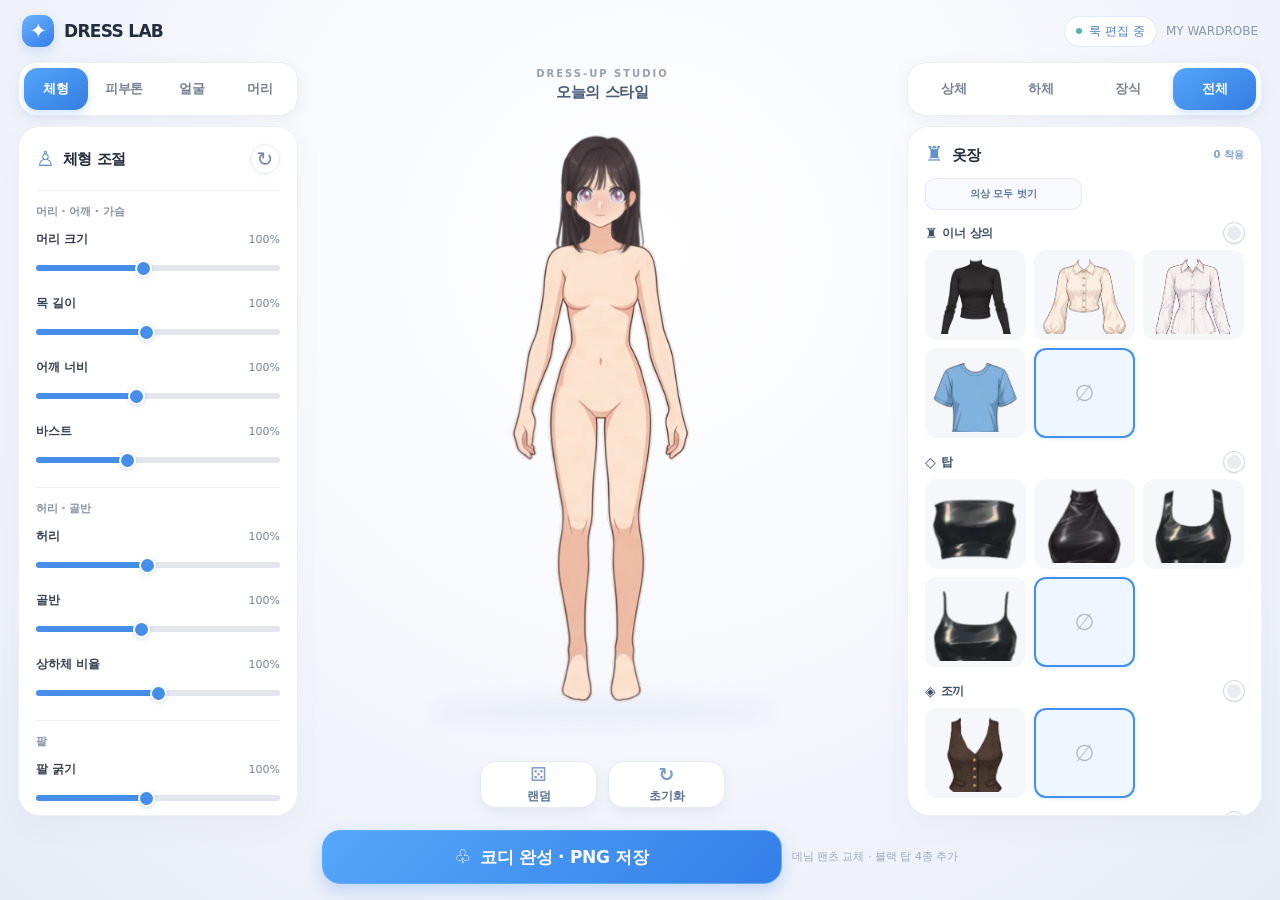
==== commit e2402632: "Support folder-based wardrobe packs and selectable expanded dress canvas" ====
--- a/index.html
+++ b/index.html
@@ -103,6 +103,9 @@
  .hair-motion-toggle{font-size:9px;align-items:flex-start}
  .hair-tip{font-size:9px}
 }
+
+.canvas-bed.wide-outfit .art{max-width:100%;width:auto;height:100%;max-height:100%;object-fit:contain}
+@media(max-width:860px){.canvas-bed.wide-outfit .art{max-width:100%;width:100%;height:auto;max-height:100%;object-fit:contain}}
 </style></head><body>
 <div class="app-shell">
 <header class="topbar"><div class="brand"><span class="brand-icon">✦</span><span>DRESS LAB</span></div><div class="top-right"><span class="status-pill">룩 편집 중</span><span>MY WARDROBE</span></div></header>
@@ -222,6 +225,7 @@
 <footer class="footer"><button id="save" type="button" class="done-button"><span class="hanger">♧</span>코디 완성 · PNG 저장</button><span class="footer-tip">데님 팬츠 교체 · 블랙 탑 4종 추가</span></footer>
 </div>
 
+<script src="app/wardrobe-extension.js"></script>
 <script>
 
 'use strict';
@@ -522,7 +526,7 @@
 $('blinkNow').addEventListener('click',blinkOnce);
 updateBlinkSpeedLabel();scheduleBlink();
 const canvas=$('view');
-const W=400,H=825,OX=74,OY=30,SW=252,SH=730;
+let W=400,H=825,OX=74,OY=30;const SW=252,SH=730;
 eyeOverlayBuffer=document.createElement('canvas');eyeOverlayBuffer.width=SW;eyeOverlayBuffer.height=SH;
 eyeOverlayCtx=eyeOverlayBuffer.getContext('2d');
 scleraToneBuffer=document.createElement('canvas');scleraToneBuffer.width=SW;scleraToneBuffer.height=SH;
@@ -573,14 +577,15 @@
 function tintGarment(image,hex,type){
  const originalHex=originalGarmentColors[type]||'#808080';
  if(hex.toLowerCase()===originalHex.toLowerCase())return image;
- const off=document.createElement('canvas');off.width=SW;off.height=SH;
+ const iw=image.naturalWidth||SW,ih=image.naturalHeight||SH;
+ const off=document.createElement('canvas');off.width=iw;off.height=ih;
  const ctx=off.getContext('2d',{willReadFrequently:true});
- ctx.drawImage(image,0,0,SW,SH);
+ ctx.drawImage(image,0,0,iw,ih);
  const {r:tr,g:tg,b:tb}=garmentRgb(hex);
  const samples={whiteShirt:235,shirt:172,pants:134,blackTubeTop:48,blackHalterTop:43,blackTankTop:43,blackCamiTop:48,ivoryBodice:203,ivorySleeves:202,
   brownVest:67,plaidSkirt:77,brownSocks:63,brownLoafers:65,neckRibbon:75,blackTurtleneck:45,blackSlacks:49,silverNecklace:215,silverWaistChain:215};
  const reference=samples[type]||100;
- const img=ctx.getImageData(0,0,SW,SH),d=img.data;
+ const img=ctx.getImageData(0,0,iw,ih),d=img.data;
  const newPart=!(type==='whiteShirt'||type==='shirt'||type==='pants');
  for(let i=0;i<d.length;i+=4){
   if(d[i+3]===0)continue;
@@ -612,7 +617,7 @@
   if(chosen==='none')continue;
   const sources=imageGroup[chosen]||[chosen];
   for(const key of sources){
-   const image=outfitImages[key];if(!image)continue;
+   const image=outfitImages[key];if(!image||isExpandedPart(key))continue;
    const tinted=tintGarment(image,garmentColors[chosen],chosen);
    const target=behindBodyKeys.has(key)?backOutfitCtx:outfitCtx;
    target.drawImage(tinted,0,0,SW,SH);
@@ -623,6 +628,7 @@
 }
 function shaders(){
 const vs=`precision highp float;
+uniform vec4 u_frame;
 attribute vec2 a_source;varying vec2 v_uv;uniform float p[11];
 const float PI=3.14159265;
 float S(float a,float b,float x){float t=clamp((x-a)/(b-a),0.,1.);return t*t*(3.-2.*t);}
@@ -689,7 +695,7 @@
  // Arm length is anchored at the shoulder joint; upper/lower-body ratio does not stretch the arm pixels.
  float armY=172.+(y-172.)*p[8];
  float finalY=M(outY,armY,armWeight);
- vec2 pos=vec2((finalX+74.)/400.*2.-1.,1.-(finalY+30.)/825.*2.);
+ vec2 pos=vec2((finalX+u_frame.x)/u_frame.z*2.-1.,1.-(finalY+u_frame.y)/u_frame.w*2.);
  gl_Position=vec4(pos,0.,1.);v_uv=vec2(x/252.,1.-y/730.);
 }`;
 const fs=`precision mediump float;varying vec2 v_uv;uniform sampler2D u_tex;
@@ -702,7 +708,7 @@
  if(!gl)throw Error('WebGL을 지원하지 않는 브라우저');
  const {vs,fs}=shaders();program=gl.createProgram();gl.attachShader(program,makeShader(gl.VERTEX_SHADER,vs));gl.attachShader(program,makeShader(gl.FRAGMENT_SHADER,fs));gl.linkProgram(program);
  if(!gl.getProgramParameter(program,gl.LINK_STATUS))throw new Error(gl.getProgramInfoLog(program));gl.useProgram(program);
- const pos=gl.getAttribLocation(program,'a_source');uniforms={p:gl.getUniformLocation(program,'p[0]')};
+ const pos=gl.getAttribLocation(program,'a_source');uniforms={p:gl.getUniformLocation(program,'p[0]'),frame:gl.getUniformLocation(program,'u_frame')};
  // Fine segmented lattice follows all anatomy with continuous vertices: no disconnected seams.
  const xs=Array.from({length:Math.ceil(SW/4)+1},(_,i)=>Math.min(SW,i*4));
  const ys=Array.from({length:Math.ceil(SH/4)+1},(_,i)=>Math.min(SH,i*4));
@@ -793,7 +799,7 @@
 function renderCPU(p){
  const ctx=canvas.getContext('2d');ctx.clearRect(0,0,W,H);
  const unchanged=p.every(n=>Math.abs(n-1)<.00001);
- drawBackOutfit();
+ drawBackOutfit();drawExpandedPlane('back');
  if(unchanged){ctx.drawImage(source,OX,OY);return;}
  const im=ctx.createImageData(W,H),step=7,nx=Math.ceil(SW/step),ny=Math.ceil(SH/step);
  const coords=[],dst=[];
@@ -810,7 +816,7 @@
  baseCanvas.getContext('2d').putImageData(im,0,0);
  ctx.drawImage(baseCanvas,0,0);
 }
-function render(){queued=false;if(!ready)return;canvasSize();if(fallback){renderCPU(values());applySkinTone();drawOutfit();paintEyes();return;}gl.clearColor(0,0,0,0);gl.clear(gl.COLOR_BUFFER_BIT);gl.useProgram(program);gl.uniform1fv(uniforms.p,new Float32Array(values()));gl.drawArrays(gl.TRIANGLE_STRIP,0,gl.meshCount);const ctx=canvas.getContext('2d');ctx.clearRect(0,0,canvas.width,canvas.height);drawBackOutfit();ctx.drawImage(glSurface,0,0);applySkinTone();drawOutfit();paintEyes()}
+function render(){queued=false;if(!ready)return;canvasSize();if(fallback){renderCPU(values());applySkinTone();drawOutfit();paintEyes();return;}gl.clearColor(0,0,0,0);gl.clear(gl.COLOR_BUFFER_BIT);gl.useProgram(program);gl.uniform1fv(uniforms.p,new Float32Array(values()));gl.uniform4f(uniforms.frame,OX,OY,W,H);gl.drawArrays(gl.TRIANGLE_STRIP,0,gl.meshCount);const ctx=canvas.getContext('2d');ctx.clearRect(0,0,canvas.width,canvas.height);drawBackOutfit();ctx.drawImage(glSurface,0,0);applySkinTone();drawOutfit();paintEyes()}
 
 function hexToRgb(hex){const m=/^#?([a-f\d]{2})([a-f\d]{2})([a-f\d]{2})$/i.exec(hex);return m?{r:parseInt(m[1],16),g:parseInt(m[2],16),b:parseInt(m[3],16)}:null}
 function applySkinTone(){
@@ -969,6 +975,8 @@
 
 
 
+ if(window.__dressLabWardrobeControlsBound)return;
+ window.__dressLabWardrobeControlsBound=true;
  $('removeAllOutfit').addEventListener('click',()=>{for(const id in selectedLayers)selectedLayers[id]='none';syncWardrobeUI();composeOutfitSource();queue()});
  $('quickColorTarget').addEventListener('change',e=>{activeColorPart=e.target.value;refreshQuickColor()});
  for(const [id,field] of [['quickHue','h'],['quickSat','s'],['quickVal','v']]){
@@ -985,6 +993,7 @@
  $('rightScroll').scrollTop=0;
 }
 function syncWardrobeUI(){
+ updateWardrobeViewport();
  document.querySelectorAll('.garment-card').forEach(btn=>{
   const yes=selectedLayers[btn.dataset.layer]===btn.dataset.item;
   btn.classList.toggle('selected',yes);btn.setAttribute('aria-pressed',String(yes));
@@ -1025,17 +1034,19 @@
  for(const g of wardrobeLayers){for(const [id] of g.items){
   if(id==='none'||thumbCache[id])continue;
   const keys=imageGroup[id]||[id];
-  const off=document.createElement('canvas');off.width=SW;off.height=SH;
+  const fmt=DRESS_LAB_CANVAS_FORMATS[DRESS_LAB_EXTERNAL_ITEMS.get(id)?.canvas||'standard'];
+   const iw=fmt.width,ih=fmt.height;
+   const off=document.createElement('canvas');off.width=iw;off.height=ih;
   const ctx=off.getContext('2d',{willReadFrequently:true});
-  keys.forEach(key=>{if(outfitImages[key])ctx.drawImage(outfitImages[key],0,0,SW,SH)});
-  const pixels=ctx.getImageData(0,0,SW,SH).data;
-  let x0=SW,y0=SH,x1=0,y1=0;
-  for(let y=0;y<SH;y+=2)for(let x=0;x<SW;x+=2){if(pixels[(y*SW+x)*4+3]>45){x0=Math.min(x0,x);x1=Math.max(x1,x);y0=Math.min(y0,y);y1=Math.max(y1,y)}}
+  keys.forEach(key=>{if(outfitImages[key])ctx.drawImage(outfitImages[key],0,0,iw,ih)});
+  const pixels=ctx.getImageData(0,0,iw,ih).data;
+  let x0=iw,y0=ih,x1=0,y1=0;
+  for(let y=0;y<ih;y+=2)for(let x=0;x<iw;x+=2){if(pixels[(y*iw+x)*4+3]>45){x0=Math.min(x0,x);x1=Math.max(x1,x);y0=Math.min(y0,y);y1=Math.max(y1,y)}}
   if(x0>x1||y0>y1)continue;
   const w=x1-x0+2,h=y1-y0+2,margin=4;
   const icon=document.createElement('canvas');icon.width=100;icon.height=100;
   const c=icon.getContext('2d');const scale=Math.min(92/w,92/h);
-  c.drawImage(off,Math.max(0,x0-margin),Math.max(0,y0-margin),Math.min(SW,w+margin*2),Math.min(SH,h+margin*2),
+  c.drawImage(off,Math.max(0,x0-margin),Math.max(0,y0-margin),Math.min(iw,w+margin*2),Math.min(ih,h+margin*2),
    (100-(w+margin*2)*scale)/2,(100-(h+margin*2)*scale)/2,(w+margin*2)*scale,(h+margin*2)*scale);
   thumbCache[id]=icon.toDataURL('image/png');
  }}
@@ -1065,7 +1076,7 @@
  skinSelected=false;skinColor=skinColorDefault;hsv=rgbToHsv(252,227,207);showToneState();blinkFrame=0;gazeState.targetX=0;gazeState.currentX=0;gazeState.velocityX=0;gazeState.targetY=0;gazeState.currentY=0;gazeState.velocityY=0;gazeState.highlightX=0;gazeState.highlightVelocityX=0;gazeState.highlightY=0;gazeState.highlightVelocityY=0;gazeState.highlightFollowY=0;gazeState.highlightFollowVelocityY=0;gazeState.boing=0;gazeState.active=false;gazeState.irisHistory.length=0;setIrisColor('original');queue();
 });
 $('save').addEventListener('click',()=>{if(!ready)return;render();const save=document.createElement('canvas');save.width=canvas.width;save.height=canvas.height;const c=save.getContext('2d');c.clearRect(0,0,save.width,save.height);c.drawImage(canvas,0,0);save.toBlob(blob=>{if(!blob)return;const url=URL.createObjectURL(blob),a=document.createElement('a');a.href=url;a.download='체형_비율_편집.png';a.click();setTimeout(()=>URL.revokeObjectURL(url),1000)},'image/png')});
-Promise.all([paintSource(),loadOutfitSources()]).then(()=>{
+Promise.all([paintSource(),loadOutfitSources(),loadExternalWardrobe()]).then(()=>{
  try{initGL()}catch(err){console.warn('Canvas 2D로 렌더링:',err);gl=null;fallback=true;sourcePixels=imgctx.getImageData(0,0,SW,SH);}
  ready=true;renderWardrobeThumbnails();queue();
 }).catch(err=>{console.error(err);const ctx=canvas.getContext('2d');if(ctx){ctx.fillStyle='#6b7280';ctx.font='13px sans-serif';ctx.fillText('이미지를 표시할 수 없다: '+err.message,20,32)}});
@@ -1370,9 +1381,9 @@
  const originalRender=render;
  render=function(){
    queued=false; if(!ready) return; canvasSize();
-   if(fallback){ renderCPU(values()); applySkinTone(); drawOutfit(); paintFaceFeatures(); paintEyes(); paintHair(); return; }
-   gl.clearColor(0,0,0,0); gl.clear(gl.COLOR_BUFFER_BIT); gl.useProgram(program); gl.uniform1fv(uniforms.p,new Float32Array(values())); gl.drawArrays(gl.TRIANGLE_STRIP,0,gl.meshCount);
-   const ctx=canvas.getContext('2d'); ctx.clearRect(0,0,canvas.width,canvas.height); drawBackOutfit(); ctx.drawImage(glSurface,0,0); applySkinTone(); drawOutfit(); paintFaceFeatures(); paintEyes(); paintHair();
+   if(fallback){ renderCPU(values()); applySkinTone(); drawOutfit(); drawExpandedPlane('front'); paintFaceFeatures(); paintEyes(); paintHair(); return; }
+   gl.clearColor(0,0,0,0); gl.clear(gl.COLOR_BUFFER_BIT); gl.useProgram(program); gl.uniform1fv(uniforms.p,new Float32Array(values())); gl.uniform4f(uniforms.frame,OX,OY,W,H); gl.drawArrays(gl.TRIANGLE_STRIP,0,gl.meshCount);
+   const ctx=canvas.getContext('2d'); ctx.clearRect(0,0,canvas.width,canvas.height); drawBackOutfit(); drawExpandedPlane('back'); ctx.drawImage(glSurface,0,0); applySkinTone(); drawOutfit(); drawExpandedPlane('front'); paintFaceFeatures(); paintEyes(); paintHair();
  };
  syncExpressionUI();
  if(typeof queue==='function') queue();
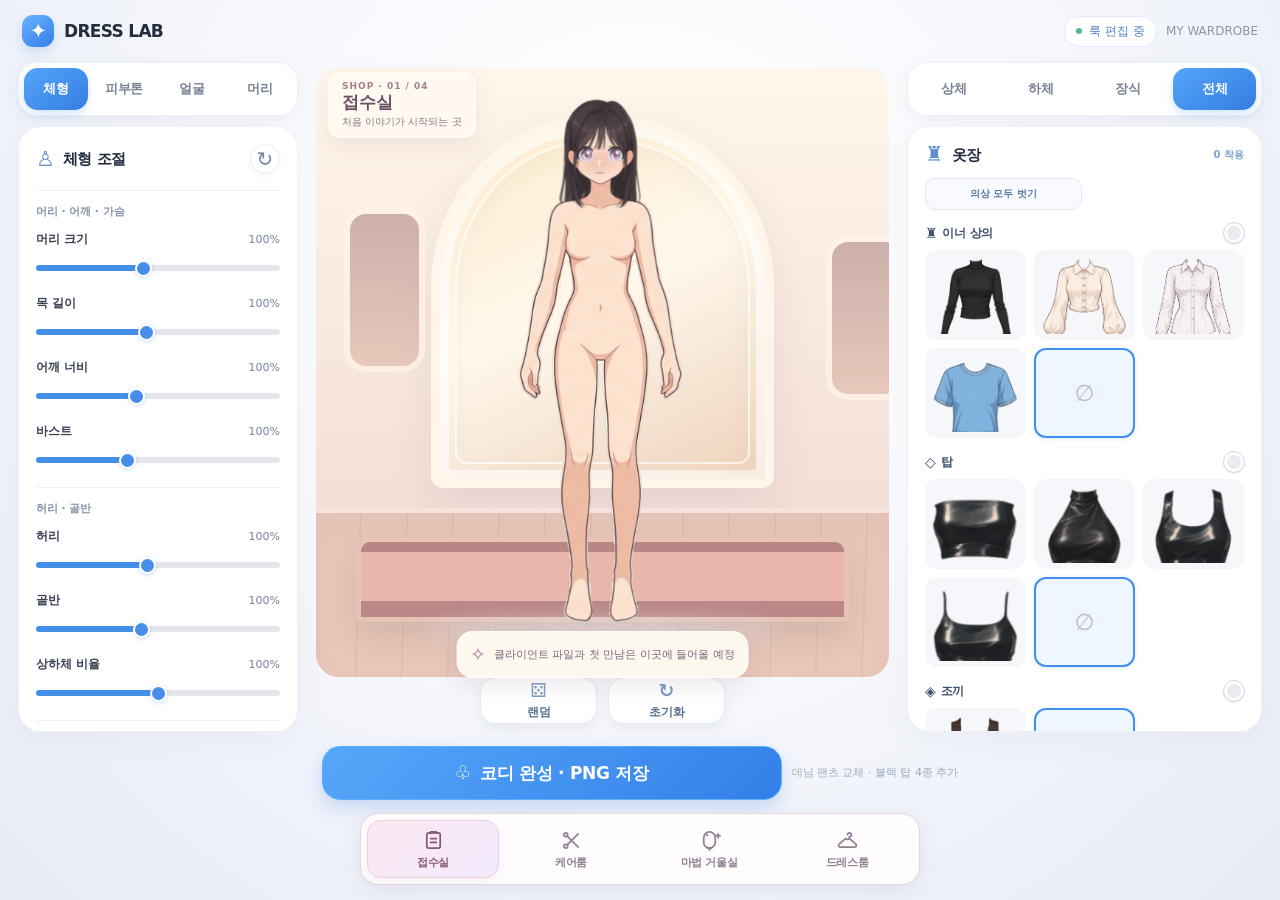
==== commit 32a7f73d: "feat: enable room navigation UI in the existing dress-up game" ====
--- a/index.html
+++ b/index.html
@@ -106,7 +106,7 @@
 
 .canvas-bed.wide-outfit .art{max-width:100%;width:auto;height:100%;max-height:100%;object-fit:contain}
 @media(max-width:860px){.canvas-bed.wide-outfit .art{max-width:100%;width:100%;height:auto;max-height:100%;object-fit:contain}}
-</style></head><body>
+</style><link rel="stylesheet" href="app/room-navigation.css"></head><body>
 <div class="app-shell">
 <header class="topbar"><div class="brand"><span class="brand-icon">✦</span><span>DRESS LAB</span></div><div class="top-right"><span class="status-pill">룩 편집 중</span><span>MY WARDROBE</span></div></header>
 <main class="workspace">
@@ -1591,4 +1591,5 @@
 })();
 </script>
 
+<script src="app/room-navigation.js"></script>
 </body></html>
--- a/app/room-navigation.css
+++ b/app/room-navigation.css
@@ -0,0 +1,176 @@
+/* Room-navigation prototype for DRESS LAB.
+   Non-destructive visual shell: existing doll canvas and edit controls are preserved. */
+
+.room-dock{
+  width:min(560px,100%);justify-self:center;display:grid;grid-template-columns:repeat(4,minmax(0,1fr));
+  gap:6px;padding:6px;border:1px solid #e3d7dc;border-radius:19px;
+  background:#fffcfd;box-shadow:0 5px 20px #66536917;z-index:31;
+}
+.room-dock button{
+  min-width:0;min-height:58px;display:flex;flex-direction:column;align-items:center;
+  justify-content:center;gap:3px;border:1px solid transparent;border-radius:14px;
+  color:#8e8092;background:transparent;padding:5px 3px;font-weight:760;font-size:11px;
+  letter-spacing:-.35px;transition:background .18s,border-color .18s,color .18s,transform .18s;
+}
+.room-dock button svg{width:23px;height:23px;stroke:currentColor;fill:none;stroke-width:1.8;stroke-linecap:round;stroke-linejoin:round}
+.room-dock button[aria-pressed="true"]{
+  color:#865778;background:linear-gradient(135deg,#fce8f2,#f2eafc);
+  border-color:#e9cfdf;box-shadow:0 2px 9px #b77da51b;
+}
+.room-dock button:active{transform:scale(.97)}
+.room-dock button:focus-visible{outline:2px solid #b379a9;outline-offset:2px}
+.room-world{position:absolute;inset:0;z-index:0;overflow:hidden;border-radius:23px;pointer-events:none;background:#f1e0d9}
+.room-track{
+  position:absolute;inset:0;display:flex;width:400%;height:100%;
+  transform:translate3d(calc(var(--room-index,0) * -25%),0,0);
+  transition:transform 620ms cubic-bezier(.23,.78,.16,1);
+  will-change:transform;
+}
+.room-scene{position:relative;flex:0 0 25%;overflow:hidden;height:100%;isolation:isolate}
+.room-scene::after{
+  content:"";position:absolute;inset:auto 0 0;height:27%;z-index:0;
+  border-top:5px solid #ffffff87;box-shadow:inset 0 14px 28px #5f495a08;
+}
+.room-scene .scene-arch{
+  position:absolute;left:20%;top:8%;width:60%;height:61%;border-radius:46% 46% 12px 12px;
+  box-shadow:0 15px 40px #64506c18,inset 0 0 0 9px #ffffff9c;
+}
+.room-scene .scene-arch::after{
+  content:"";position:absolute;inset:15px;border-radius:inherit;
+  border:2px solid #ffffffad;box-shadow:inset 0 9px 19px #4c4b6b0a;
+}
+.room-scene .scene-furniture{position:absolute;bottom:9%;left:7%;right:7%;height:14%;z-index:1;border-radius:14px 14px 5px 5px;box-shadow:0 13px 30px #56445121}
+.room-scene .scene-accent{position:absolute;left:6%;top:24%;height:25%;width:12%;z-index:1;opacity:.7;border-radius:16px}
+.room-scene .scene-accent::after{content:"";position:absolute;top:18%;left:700%;width:100%;height:100%;border-radius:inherit;background:inherit;box-shadow:inherit}
+.room-scene--reception{background:linear-gradient(180deg,#fff7eb,#f4ded8 73%,#e1c5b8 73%)}
+.room-scene--reception::after{background:repeating-linear-gradient(92deg,#e8c6b8 0 44px,#e0bfb2 44px 46px)}
+.room-scene--reception .scene-arch{background:linear-gradient(155deg,#fdeacc,#fff8eb 48%,#eed2bc);border:9px solid #fff6e9}
+.room-scene--reception .scene-furniture{background:linear-gradient(#b88684 0 14%,#e9b6ac 14% 79%,#bb8787 79%);border:5px solid #e7c3b5}
+.room-scene--reception .scene-accent{background:linear-gradient(#b99593,#dfbcab);box-shadow:0 0 0 6px #fff2e7}
+.room-scene--care{background:linear-gradient(#e4f3eb,#d1e7df 73%,#b8d2cb 73%)}
+.room-scene--care::after{background:repeating-linear-gradient(90deg,#d0e2d9 0 28px,#c6d8cf 28px 30px)}
+.room-scene--care .scene-arch{background:linear-gradient(135deg,#f4fffa,#c3e2d9);border:9px solid #f6fffa}
+.room-scene--care .scene-furniture{background:linear-gradient(#fbfffb 0 18%,#91b8ad 18% 85%,#73a398 85%);border:5px solid #e4f5ed}
+.room-scene--care .scene-accent{background:repeating-linear-gradient(#f9fefb 0 8px,#c4dbd3 8px 15px);box-shadow:0 0 0 6px #f9fffb}
+.room-scene--mirror{background:linear-gradient(#efe7ff,#dcd2fa 73%,#c9b5df 73%)}
+.room-scene--mirror::after{background:repeating-linear-gradient(90deg,#d6c4e8 0 33px,#ccb9e1 33px 36px)}
+.room-scene--mirror .scene-arch{background:radial-gradient(ellipse at 50% 37%,#fcf6ff 0,#e0dafe 45%,#b6a3e1 100%);border:10px solid #ecd6ad;box-shadow:0 0 0 4px #bda0cc,0 15px 35px #65508135}
+.room-scene--mirror .scene-furniture{height:9%;bottom:10%;background:linear-gradient(#d7b6df,#b28bc5);border:4px solid #f2e1f4}
+.room-scene--mirror .scene-accent{background:radial-gradient(circle,#fffdde 0 26%,transparent 28%);box-shadow:0 0 22px 6px #f9e7ff}
+.room-scene--wardrobe{background:linear-gradient(#fce8e9,#f3d4df 73%,#dbb8be 73%)}
+.room-scene--wardrobe::after{background:repeating-linear-gradient(90deg,#e6bec3 0 38px,#dcb3bb 38px 40px)}
+.room-scene--wardrobe .scene-arch{background:linear-gradient(160deg,#fff4ed,#f1cfda);border:9px solid #fff5f5}
+.room-scene--wardrobe .scene-furniture{height:12%;background:linear-gradient(#d1a5ae 0 17%,#f8e7e6 17% 85%,#be929e 85%);border:5px solid #e5bec8}
+.room-scene--wardrobe .scene-accent{background:repeating-linear-gradient(#c99bae 0 19%,#f8d2dd 20% 35%,#aa7c9e 36% 56%);box-shadow:0 0 0 5px #fff4f3}
+.room-location{
+  position:absolute;top:10px;left:12px;z-index:4;display:flex;flex-direction:column;gap:2px;
+  padding:8px 13px;border:1px solid #ffffffb9;border-radius:13px;
+  background:#fffaf1dd;box-shadow:0 7px 23px #50364a16;max-width:70%;
+}
+.room-location small{font-size:9px;color:#a57f91;font-weight:800;letter-spacing:1px}
+.room-location strong{font-size:17px;line-height:1.15;color:#6b4f67}
+.room-location span{font-size:10px;color:#8b7186}
+.room-note{
+  position:absolute;bottom:54px;left:50%;transform:translateX(-50%);
+  width:max-content;max-width:88%;z-index:4;display:flex;align-items:center;gap:8px;
+  padding:9px 13px;border-radius:16px;border:1px solid #fff9;
+  background:#fffdf3e8;color:#7c6682;text-align:center;font-size:11px;
+  line-height:1.4;box-shadow:0 8px 22px #644d6b20;pointer-events:none;
+}
+.room-note::before{content:"✧";font-size:19px;color:#ad7ba1}
+.room-note em{font-style:normal;font-size:9px;color:#a995a2;margin-left:5px}
+.room-tools-toggle{display:none}
+.room-tools-backdrop{display:none}
+.room-panel-close{display:none}
+.center-stage>.stage-caption{display:none}
+.canvas-bed .art{position:relative;z-index:2}
+.canvas-bed:after{z-index:1}
+@media(max-width:860px){
+  html,body{background:#f9f2f4}
+  .app-shell{height:100dvh;min-height:0;padding:0;gap:0;display:grid;grid-template-rows:auto minmax(0,1fr) auto auto}
+  .topbar{min-height:38px;padding:6px 13px;border-bottom:1px solid #e9d8e2;background:#fffbfc;z-index:3}
+  .topbar .brand-icon{background:linear-gradient(135deg,#db93be,#94649d);box-shadow:none}
+  .topbar .status-pill{background:#fff3f8;border-color:#ead6e1;color:#986a91}
+  .topbar .status-pill::before{background:#d5a8c4}
+  .workspace{display:block;min-height:0;min-width:0;position:relative;overflow:hidden}
+  .center-stage{display:block;height:100%;width:100%;padding:0;overflow:hidden;position:relative}
+  .center-stage>.canvas-bed{position:absolute;inset:0;width:100%;height:100%;min-height:0;overflow:hidden;flex:none}
+  .canvas-bed .room-world{border-radius:0}
+  .canvas-bed:after{display:none}
+  .canvas-bed .art,.canvas-bed.wide-outfit .art{
+    position:relative;z-index:2;width:auto!important;height:min(91%,740px)!important;
+    max-height:100%!important;max-width:94vw!important;object-fit:contain!important;
+  }
+  .room-location{top:10px;left:10px;padding:8px 11px;max-width:58%}
+  .room-location strong{font-size:15px}
+  .room-location span{font-size:9px}
+  .room-note{bottom:70px;max-width:93%;font-size:10px;padding:7px 10px}
+  .center-stage .stage-controls{
+    position:absolute;z-index:5;right:9px;top:8px;bottom:auto;left:auto;
+    width:108px;max-width:none;display:grid;grid-template-columns:1fr 1fr;gap:4px;
+  }
+  .center-stage .stage-controls button{
+    min-height:37px;border-radius:11px;background:#ffffffd9;color:#7a5c82;
+    border:1px solid #e5d6e1;box-shadow:0 4px 12px #614a6b14;font-size:9px;
+  }
+  .center-stage .stage-controls button span{display:block;font-size:13px;margin:0}
+  .room-tools-toggle{
+    position:absolute;display:flex;align-items:center;justify-content:center;gap:7px;
+    right:11px;bottom:15px;z-index:15;border:1px solid #fff9;background:#f9eff9;
+    color:#77527c;padding:10px 16px;min-height:41px;border-radius:15px;
+    box-shadow:0 5px 18px #74517030;font-size:12px;font-weight:800;
+  }
+  body[data-room="reception"] .room-tools-toggle{display:none}
+  .room-tools-toggle svg{width:16px;height:16px;fill:none;stroke:currentColor;stroke-width:2;stroke-linecap:round}
+  .room-dock{
+    width:100%;min-height:71px;border:0;border-top:1px solid #eddde4;
+    border-radius:0;gap:5px;padding:5px 8px max(5px,env(safe-area-inset-bottom));
+    background:#fffbfd;box-shadow:0 -5px 16px #654a6710;
+  }
+  .room-dock button{min-height:55px;font-size:10px;gap:3px;border-radius:12px}
+  .room-dock button svg{height:21px;width:21px}
+  .footer{background:#fffbfd;border-top:1px solid #f0e7ec;min-height:33px;padding:3px}
+  .footer .done-button{background:linear-gradient(135deg,#b783b3,#8c6397);border-color:#ad82a9;box-shadow:none;max-width:225px}
+  .workspace>.sidebar{
+    position:fixed;left:10px;right:10px;bottom:calc(76px + env(safe-area-inset-bottom));
+    height:min(52dvh,420px);width:auto;min-width:0;min-height:0;z-index:24;
+    display:flex;flex-direction:column;padding:9px 10px 10px;border:1px solid #e8d6e1;
+    background:#fffafd;border-radius:18px;box-shadow:0 16px 42px #5031484a;
+    visibility:hidden;opacity:0;pointer-events:none;transform:translateY(13px);
+    transition:opacity .2s,transform .2s,visibility .2s;overflow:hidden;gap:6px;
+  }
+  .workspace>.sidebar>.segmented{margin-right:25px}
+  .workspace>.sidebar>.scroll-card{border-radius:11px}
+  .room-panel-close{display:grid;place-items:center;position:absolute;top:10px;right:10px;
+    border:0;background:#f4e9f1;color:#775777;border-radius:50%;width:27px;height:27px;
+    font-size:19px;line-height:1;z-index:2}
+  body.room-tools-open .room-tools-backdrop{
+    display:block;position:fixed;inset:0;z-index:20;background:#35263550;
+  }
+  body.room-tools-open[data-room="care"] .workspace>.left-sidebar,
+  body.room-tools-open[data-room="mirror"] .workspace>.left-sidebar,
+  body.room-tools-open[data-room="wardrobe"] .workspace>.right-sidebar{
+    visibility:visible;opacity:1;pointer-events:auto;transform:translateY(0)
+  }
+  body[data-room="care"] .left-tabs{grid-template-columns:1fr}
+  body[data-room="care"] .left-tabs #tab-body,
+  body[data-room="care"] .left-tabs #tab-skin,
+  body[data-room="care"] .left-tabs #tab-face{display:none}
+  body[data-room="mirror"] .left-tabs{grid-template-columns:repeat(3,minmax(0,1fr))}
+  body[data-room="mirror"] .left-tabs #tab-hair{display:none}
+}
+@media(max-width:860px) and (max-height:520px){
+  .topbar{min-height:29px;padding:3px 11px}
+  .room-dock{min-height:56px;padding-top:2px;padding-bottom:max(2px,env(safe-area-inset-bottom))}
+  .room-dock button{min-height:47px;font-size:9px}
+  .room-dock button svg{width:18px;height:18px}
+  .room-note{bottom:50px}
+  .room-location{padding:5px 9px}
+  .room-location span{display:none}
+  .room-tools-toggle{bottom:8px;min-height:34px;padding:7px 11px}
+  .workspace>.sidebar{bottom:calc(60px + env(safe-area-inset-bottom));height:min(63dvh,330px)}
+  .footer{min-height:28px;padding:2px}
+}
+@media(prefers-reduced-motion:reduce){
+  .room-track,.room-dock button,.workspace>.sidebar{transition:none!important}
+}
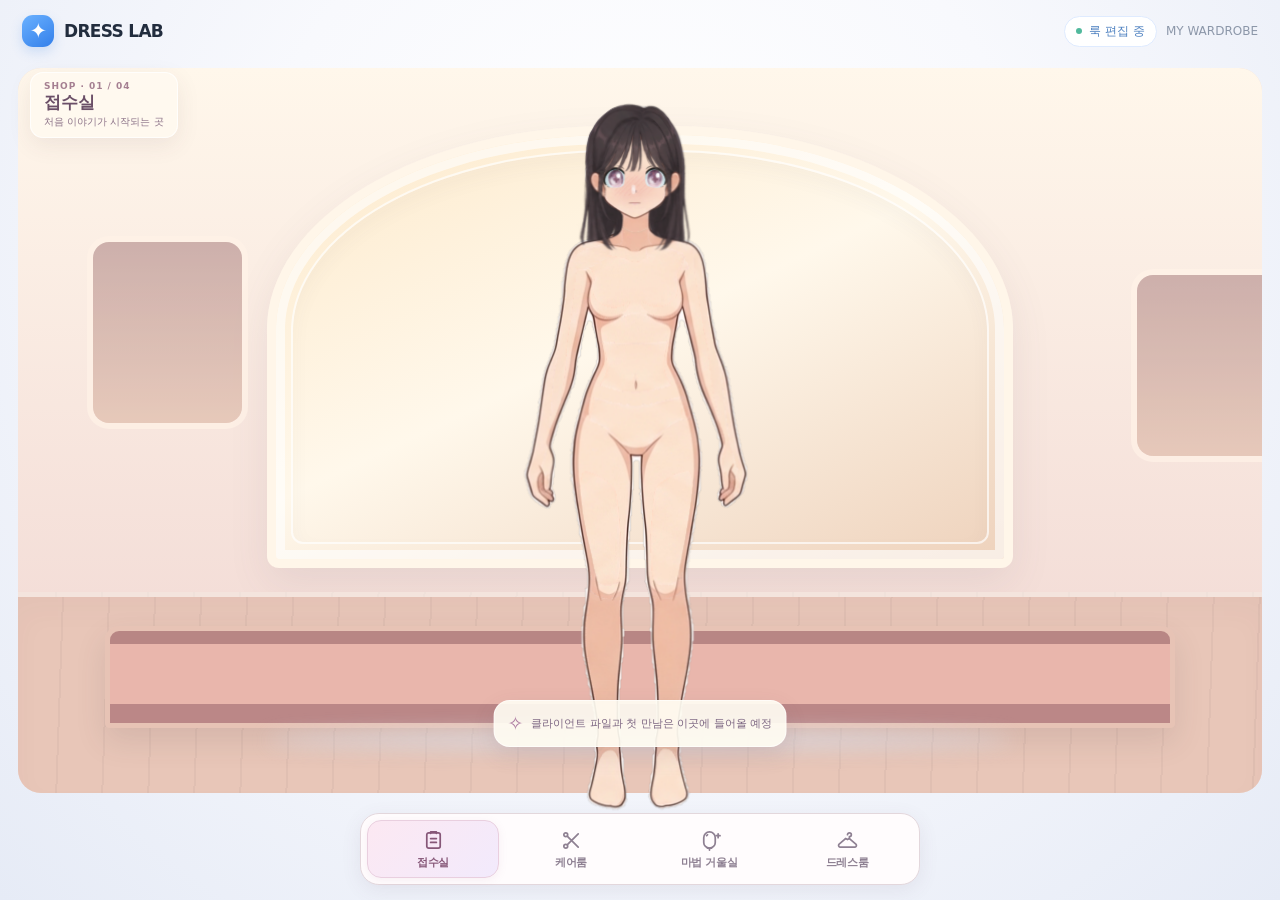
==== commit e3b2b4b4: "Load care room UI scaffold after existing room navigation" ====
--- a/index.html
+++ b/index.html
@@ -106,7 +106,8 @@
 
 .canvas-bed.wide-outfit .art{max-width:100%;width:auto;height:100%;max-height:100%;object-fit:contain}
 @media(max-width:860px){.canvas-bed.wide-outfit .art{max-width:100%;width:100%;height:auto;max-height:100%;object-fit:contain}}
-</style><link rel="stylesheet" href="app/room-navigation.css"></head><body>
+</style><link rel="stylesheet" href="app/room-navigation.css">
+<link rel="stylesheet" href="app/care-room.css"></head><body>
 <div class="app-shell">
 <header class="topbar"><div class="brand"><span class="brand-icon">✦</span><span>DRESS LAB</span></div><div class="top-right"><span class="status-pill">룩 편집 중</span><span>MY WARDROBE</span></div></header>
 <main class="workspace">
@@ -1592,4 +1593,5 @@
 </script>
 
 <script src="app/room-navigation.js"></script>
+<script src="app/care-room.js"></script>
 </body></html>
--- a/app/room-navigation.css
+++ b/app/room-navigation.css
@@ -22,7 +22,7 @@
 .room-world{position:absolute;inset:0;z-index:0;overflow:hidden;border-radius:23px;pointer-events:none;background:#f1e0d9}
 .room-track{
   position:absolute;inset:0;display:flex;width:400%;height:100%;
-  transform:translate3d(calc(var(--room-index,0) * -25%),0,0);
+  transform:translate3d(0,0,0);
   transition:transform 620ms cubic-bezier(.23,.78,.16,1);
   will-change:transform;
 }
@@ -85,7 +85,7 @@
 .center-stage>.stage-caption{display:none}
 .canvas-bed .art{position:relative;z-index:2}
 .canvas-bed:after{z-index:1}
-@media(max-width:860px){
+@media (max-width:860px), (max-width:1024px) and (pointer:coarse){
   html,body{background:#f9f2f4}
   .app-shell{height:100dvh;min-height:0;padding:0;gap:0;display:grid;grid-template-rows:auto minmax(0,1fr) auto auto}
   .topbar{min-height:38px;padding:6px 13px;border-bottom:1px solid #e9d8e2;background:#fffbfc;z-index:3}
@@ -130,6 +130,7 @@
   .room-dock button{min-height:55px;font-size:10px;gap:3px;border-radius:12px}
   .room-dock button svg{height:21px;width:21px}
   .footer{background:#fffbfd;border-top:1px solid #f0e7ec;min-height:33px;padding:3px}
+  body:not([data-room="wardrobe"]) .footer{display:none}
   .footer .done-button{background:linear-gradient(135deg,#b783b3,#8c6397);border-color:#ad82a9;box-shadow:none;max-width:225px}
   .workspace>.sidebar{
     position:fixed;left:10px;right:10px;bottom:calc(76px + env(safe-area-inset-bottom));
@@ -159,7 +160,7 @@
   body[data-room="mirror"] .left-tabs{grid-template-columns:repeat(3,minmax(0,1fr))}
   body[data-room="mirror"] .left-tabs #tab-hair{display:none}
 }
-@media(max-width:860px) and (max-height:520px){
+@media (max-width:860px) and (max-height:520px), (max-width:1024px) and (pointer:coarse) and (max-height:520px){
   .topbar{min-height:29px;padding:3px 11px}
   .room-dock{min-height:56px;padding-top:2px;padding-bottom:max(2px,env(safe-area-inset-bottom))}
   .room-dock button{min-height:47px;font-size:9px}
@@ -174,3 +175,155 @@
 @media(prefers-reduced-motion:reduce){
   .room-track,.room-dock button,.workspace>.sidebar{transition:none!important}
 }
+
+/* Persistent right-side editor:
+   Reuse the original vertical controls, without duplicating their state or handlers.
+   Reception is a full-width scene; care keeps its optional hair drawer.
+   Mirror and wardrobe always show the existing editor on the right. */
+
+/* Desktop / non-touch wide screens: one right editor, never two sidebars. */
+@media (min-width:1025px), (min-width:861px) and (pointer:fine){
+  body[data-room] .workspace{
+    grid-template-columns:minmax(0,1fr) minmax(260px,355px);
+  }
+  body[data-room] .workspace>.center-stage{grid-column:1;grid-row:1}
+  body[data-room] .workspace>.left-sidebar,
+  body[data-room] .workspace>.right-sidebar{grid-column:2;grid-row:1}
+  body[data-room="reception"] .workspace>.sidebar{display:none}
+  body[data-room="reception"] .workspace>.center-stage{grid-column:1 / -1}
+  body[data-room="care"] .workspace>.right-sidebar,
+  body[data-room="mirror"] .workspace>.right-sidebar,
+  body[data-room="wardrobe"] .workspace>.left-sidebar{display:none}
+  body[data-room="care"] .left-tabs{grid-template-columns:1fr}
+  body[data-room="care"] .left-tabs #tab-body,
+  body[data-room="care"] .left-tabs #tab-skin,
+  body[data-room="care"] .left-tabs #tab-face{display:none}
+  body[data-room="mirror"] .left-tabs{grid-template-columns:repeat(3,minmax(0,1fr))}
+  body[data-room="mirror"] .left-tabs #tab-hair{display:none}
+}
+
+/* Portrait phones and touch-screen landscape: slim right column + left-offset doll. */
+@media (max-width:860px), (max-width:1024px) and (pointer:coarse){
+  body{--room-editor-width:clamp(158px,42vw,340px)}
+  .workspace>.sidebar{
+    position:absolute;top:0;bottom:0;left:auto;right:0;
+    width:var(--room-editor-width);height:auto;min-height:0;
+    padding:8px 7px 9px;gap:5px;
+    border-radius:16px 0 0 16px;
+    background:#fffbfd;box-shadow:-6px 0 19px #58415a22;
+    transform:translateX(12px);z-index:12;
+  }
+  /* The two legacy editors are positioned at the same right-hand location.
+     The room chooses which one is visible. */
+  body[data-room="mirror"] .workspace>.left-sidebar,
+  body[data-room="wardrobe"] .workspace>.right-sidebar{
+    visibility:visible;opacity:1;pointer-events:auto;
+    transform:translateX(0);
+  }
+  .workspace>.sidebar>.segmented{margin-right:0}
+  .workspace>.sidebar>.scroll-card{min-height:0;flex:1}
+  .workspace>.sidebar .room-panel-close{display:none}
+  body[data-room="mirror"] .room-tools-toggle,
+  body[data-room="wardrobe"] .room-tools-toggle{display:none}
+  /* Reserve the right column in the doll's flex layout while leaving the
+     sliding background full-width behind the editor. */
+  body[data-room="mirror"] .center-stage>.canvas-bed,
+  body[data-room="wardrobe"] .center-stage>.canvas-bed{
+    padding-right:var(--room-editor-width);
+  }
+  body[data-room="mirror"] .canvas-bed .art,
+  body[data-room="mirror"] .canvas-bed.wide-outfit .art,
+  body[data-room="wardrobe"] .canvas-bed .art,
+  body[data-room="wardrobe"] .canvas-bed.wide-outfit .art{
+    width:auto!important;height:auto!important;
+    max-width:calc(100% - 14px)!important;
+    max-height:91%!important;object-fit:contain!important;
+  }
+  body[data-room="mirror"] .room-location,
+  body[data-room="wardrobe"] .room-location{
+    left:8px;top:8px;padding:6px 8px;
+    max-width:calc(100% - var(--room-editor-width) - 88px);
+  }
+  body[data-room="mirror"] .room-location strong,
+  body[data-room="wardrobe"] .room-location strong{font-size:12px}
+  body[data-room="mirror"] .room-location span,
+  body[data-room="wardrobe"] .room-location span{display:none}
+  body[data-room="mirror"] .room-note,
+  body[data-room="wardrobe"] .room-note{
+    left:calc((100% - var(--room-editor-width)) / 2);
+    max-width:calc(100% - var(--room-editor-width) - 16px);
+    font-size:9px;
+  }
+  body[data-room="mirror"] .center-stage .stage-controls,
+  body[data-room="wardrobe"] .center-stage .stage-controls{
+    right:calc(var(--room-editor-width) + 7px);left:auto;top:8px;
+    width:70px;max-width:70px;grid-template-columns:1fr 1fr;gap:3px;
+  }
+  body[data-room="mirror"] .center-stage .stage-controls button,
+  body[data-room="wardrobe"] .center-stage .stage-controls button{
+    font-size:0;min-height:31px;padding:3px 0;border-radius:9px;
+  }
+  body[data-room="mirror"] .center-stage .stage-controls button span,
+  body[data-room="wardrobe"] .center-stage .stage-controls button span{
+    font-size:16px;line-height:1.2;
+  }
+  /* Care keeps its old optional bottom drawer instead of a permanent column. */
+  body[data-room="care"] .workspace>.left-sidebar{
+    position:fixed;top:auto;left:10px;right:10px;
+    bottom:calc(76px + env(safe-area-inset-bottom));
+    width:auto;height:min(52dvh,420px);
+    border-radius:18px;box-shadow:0 16px 42px #5031484a;
+    transform:translateY(13px);z-index:24;
+    padding:9px 10px 10px;
+  }
+  body.room-tools-open[data-room="care"] .workspace>.left-sidebar{
+    transform:translateY(0);
+  }
+  body[data-room="care"] .workspace>.left-sidebar>.segmented{margin-right:25px}
+  body[data-room="care"] .workspace>.left-sidebar .room-panel-close{display:grid}
+}
+@media (max-width:860px) and (max-height:520px), (max-width:1024px) and (pointer:coarse) and (max-height:520px){
+  body[data-room="care"] .workspace>.left-sidebar{
+    bottom:calc(60px + env(safe-area-inset-bottom));
+    height:min(63dvh,330px);
+  }
+  body[data-room="mirror"] .room-note,
+  body[data-room="wardrobe"] .room-note{bottom:10px}
+}
+
+/* Doll-only enlargement and action cleanup (2026-11-20).
+   Keep sidebar positions, widths and controls unchanged.
+   Preserve hidden action nodes because the legacy JS binds to their IDs. */
+.center-stage > .stage-controls,
+.app-shell > .footer {
+  display: none !important;
+}
+
+/* Enlarge the doll canvas visually without modifying its render resolution,
+   outfit coordinates, scene positioning or the editor/sidebar layout. */
+.center-stage .canvas-bed > canvas#view {
+  transform: scale(1.14);
+  transform-origin: 50% 10%;
+}
+
+/* On touch devices, the transparent padding of the doll canvas leaves room
+   for a larger figure in the existing left-hand preview area. */
+@media (max-width:860px), (max-width:1024px) and (pointer:coarse) {
+  .center-stage .canvas-bed > canvas#view {
+    transform: scale(1.24);
+  }
+  /* Extended garments need more width, so use a gentler zoom. */
+  .center-stage .canvas-bed.wide-outfit > canvas#view {
+    transform: scale(1.13);
+  }
+}
+
+/* Short mobile landscape screens: prevent head/feet from being clipped. */
+@media (max-width:860px) and (max-height:520px), (max-width:1024px) and (pointer:coarse) and (max-height:520px) {
+  .center-stage .canvas-bed > canvas#view {
+    transform: scale(1.12);
+  }
+  .center-stage .canvas-bed.wide-outfit > canvas#view {
+    transform: scale(1.08);
+  }
+}
--- a/app/care-room.css
+++ b/app/care-room.css
@@ -0,0 +1,312 @@
+/* DRESS LAB: care room layout scaffold.
+   Only visible in the care room; the existing canvas and other room panels remain intact. */
+
+.care-room-ui {
+  display: none;
+  position: absolute;
+  inset: 0;
+  z-index: 7;
+  color: #3d5a55;
+  font-size: 12px;
+  pointer-events: none;
+}
+body[data-room="care"] .care-room-ui { display: block; }
+body[data-room="care"] .room-location,
+body[data-room="care"] .room-note { display: none; }
+.care-room-ui [hidden] { display: none !important; }
+
+.care-header {
+  position: absolute;
+  top: 9px;
+  left: 50%;
+  transform: translateX(-50%);
+  width: min(610px, calc(100% - 20px));
+  pointer-events: auto;
+  background: #fffefbee;
+  border: 1px solid #d8e8df;
+  border-radius: 16px;
+  padding: 6px;
+  box-shadow: 0 8px 25px #2c695b1a;
+  backdrop-filter: blur(8px);
+}
+.care-header-line {
+  display: flex;
+  align-items: center;
+  justify-content: space-between;
+  padding: 1px 9px 5px;
+  color: #799b91;
+  font-size: 9px;
+  font-weight: 800;
+  letter-spacing: 1.1px;
+}
+.care-category-tabs {
+  display: grid;
+  grid-template-columns: repeat(3, minmax(0, 1fr));
+  gap: 5px;
+}
+.care-category-tabs button {
+  min-width: 0;
+  min-height: 38px;
+  border-radius: 11px;
+  border: 1px solid transparent;
+  background: transparent;
+  color: #68877d;
+  font-size: 12px;
+  font-weight: 800;
+  padding: 6px 4px;
+  white-space: nowrap;
+  transition: background .16s, border-color .16s, color .16s;
+}
+.care-category-tabs button[aria-selected="true"] {
+  color: #285d53;
+  border-color: #b9dad0;
+  background: linear-gradient(135deg,#dcf2e9,#f4f9ee);
+  box-shadow: 0 2px 6px #2b6f5421;
+}
+.care-category-tabs button:focus-visible,
+.care-panel button:focus-visible,
+.care-catalog-dialog button:focus-visible {
+  outline: 2px solid #287a6c;
+  outline-offset: 2px;
+}
+.care-panel {
+  position: absolute;
+  top: 88px;
+  bottom: 12px;
+  left: 12px;
+  width: min(310px,calc(100% - 24px));
+  min-height: 0;
+  padding: 14px;
+  overflow-y: auto;
+  overscroll-behavior: contain;
+  -webkit-overflow-scrolling: touch;
+  pointer-events: auto;
+  border: 1px solid #d5e9df;
+  border-radius: 18px;
+  background: #fffffff2;
+  box-shadow: 0 10px 26px #395c5430;
+  scrollbar-width: thin;
+}
+.care-panel-top {
+  display: flex;
+  align-items: center;
+  justify-content: space-between;
+  gap: 6px;
+  margin-bottom: 10px;
+}
+.care-phase {
+  display: inline-block;
+  border-radius: 100px;
+  background: #ddf3e8;
+  border: 1px solid #baded2;
+  color: #347263;
+  font-size: 10px;
+  font-weight: 800;
+  padding: 6px 9px;
+}
+.care-reset {
+  border: none;
+  background: transparent;
+  color: #8a9b96;
+  font-size: 10px;
+  text-decoration: underline;
+  text-underline-offset: 2px;
+  padding: 5px;
+}
+.care-english {
+  display: block;
+  color: #84a89d;
+  font-weight: 800;
+  font-size: 9px;
+  letter-spacing: 1.5px;
+  margin-bottom: 4px;
+}
+.care-panel h2 {
+  margin: 0 0 6px;
+  color: #284b44;
+  font-size: 18px;
+  font-weight: 800;
+  line-height: 1.25;
+  letter-spacing: -.5px;
+}
+.care-description {
+  margin: 0 0 13px;
+  color: #5e7770;
+  font-size: 11px;
+  line-height: 1.55;
+  word-break: keep-all;
+}
+.care-steps {
+  margin: 0 0 12px;
+  padding: 0;
+  list-style: none;
+  display: grid;
+  gap: 5px;
+}
+.care-steps li {
+  display: flex;
+  align-items: center;
+  gap: 8px;
+  min-height: 29px;
+  padding: 6px 8px;
+  background: #f6f9f6;
+  border: 1px solid #e7eee8;
+  border-radius: 9px;
+  color: #758b81;
+  font-size: 11px;
+  font-weight: 650;
+}
+.care-steps li span {
+  display: grid;
+  place-items: center;
+  width: 19px;
+  height: 19px;
+  flex: none;
+  border-radius: 50%;
+  color: #93b2a7;
+  background: white;
+  font-size: 9px;
+  font-weight: 800;
+}
+.care-steps li.is-current {
+  border-color: #a5d3bf;
+  background: #e9f6ec;
+  color: #316e5d;
+}
+.care-steps li.is-done { color: #4e9582; }
+.care-steps li.is-done span { background: #caeadc; color: #357767; }
+.care-tool-title {
+  display: flex;
+  align-items: center;
+  justify-content: space-between;
+  gap: 4px;
+  color: #819f94;
+  font-size: 9px;
+  font-weight: 800;
+  letter-spacing: .8px;
+  margin: 10px 0 6px;
+}
+.care-tool-title span { font-size: 9px; font-weight: 500; letter-spacing: 0; }
+.care-tool-slots { display: grid; grid-template-columns: repeat(3,minmax(0,1fr)); gap: 6px; }
+.care-tool-slots > span {
+  display: flex;
+  flex-direction: column;
+  align-items: center;
+  justify-content: center;
+  gap: 3px;
+  min-height: 55px;
+  background: #f7faf9;
+  border: 1px dashed #c4d9cf;
+  border-radius: 9px;
+  color: #91aba1;
+  font-size: 9px;
+}
+.care-tool-slots i { font-style: normal; color: #accac0; font-size: 19px; line-height: 1; }
+.care-panel-actions { display: grid; gap: 7px; margin-top: 12px; }
+.care-panel-actions button {
+  border: 1px solid #9acbbc;
+  border-radius: 11px;
+  min-height: 36px;
+  font-weight: 800;
+  font-size: 11px;
+}
+.care-step-button { background: #4b9681; color: white; }
+.care-step-button:disabled { background: #e5f1eb; color: #70968b; border-color: #d6e8dc; cursor: default; }
+.care-catalog-button { background: #f5f0fb; color: #86638f; border-color: #d9c9e3 !important; }
+.care-hint { margin: 9px 0 0; color: #628276; font-size: 10px; line-height: 1.45; }
+.care-disclaimer {
+  margin: 11px 0 0;
+  border-top: 1px solid #e6eee7;
+  padding-top: 8px;
+  color: #9aa8a0;
+  font-size: 9px;
+  line-height: 1.4;
+}
+.care-room-ui[data-care-phase="repeat"] .care-phase {
+  background: #f2eafa;
+  border-color: #ddd0e8;
+  color: #8a6692;
+}
+.care-room-ui[data-care-phase="repeat"] .care-steps li.is-current {
+  background: #f6f0fa;
+  border-color: #d8c4e0;
+  color: #845e90;
+}
+.care-room-ui[data-care-phase="repeat"] .care-step-button {
+  background: #9279a2;
+  border-color: #967ca5;
+}
+.care-room-ui[data-care-phase="repeat"] .care-step-button:disabled {
+  background: #eee8f1;
+  color: #977e9e;
+  border-color: #e5ddeb;
+}
+
+.care-catalog-dialog {
+  border: 1px solid #d9e4dc;
+  border-radius: 19px;
+  width: min(460px,calc(100vw - 24px));
+  max-height: min(85dvh,560px);
+  padding: 18px;
+  color: #536b63;
+  background: #fffcf7;
+  box-shadow: 0 25px 80px #212d3460;
+}
+.care-catalog-dialog::backdrop { background: #293b375f; backdrop-filter: blur(3px); }
+.care-catalog-head { display: flex; justify-content: space-between; align-items: start; gap: 10px; }
+.care-catalog-head small { color: #9c888e; font-size: 10px; letter-spacing: 1px; }
+.care-catalog-head h2 { margin: 5px 0; color: #5e4a59; font-size: 21px; }
+.care-catalog-head button {
+  border: 0;
+  border-radius: 50%;
+  width: 34px;
+  height: 34px;
+  background: #f6ebf0;
+  color: #8d6779;
+  font-size: 21px;
+}
+.care-catalog-dialog p { font-size: 12px; line-height: 1.6; margin: 9px 0 14px; }
+.care-catalog-grid { display: grid; grid-template-columns: 1fr 1fr; gap: 10px; }
+.care-catalog-grid > div { display: flex; flex-direction: column; gap: 5px; color: #6f6470; }
+.care-catalog-grid > div > span {
+  display: grid;
+  place-items: center;
+  background: repeating-linear-gradient(135deg,#f9f3f6 0 12px,#f0e8ef 12px 24px);
+  border: 1px dashed #decbd7;
+  border-radius: 12px;
+  color: #b5a2b1;
+  aspect-ratio: 3/4;
+  font-size: 10px;
+  letter-spacing: 1px;
+}
+.care-catalog-grid strong { font-size: 12px; }
+.care-catalog-grid small { font-size: 10px; color: #a195a1; }
+
+@media (max-height: 540px) {
+  .care-header { top: 4px; padding: 4px; }
+  .care-header-line { padding-bottom: 2px; font-size: 8px; }
+  .care-category-tabs button { min-height: 30px; padding: 3px 2px; font-size: 10px; }
+  .care-panel { top: 59px; bottom: 6px; padding: 9px; }
+  .care-panel-top { margin-bottom: 6px; }
+  .care-panel h2 { font-size: 15px; }
+  .care-description { margin-bottom: 7px; }
+  .care-steps li { min-height: 25px; padding: 3px 6px; }
+  .care-tool-slots > span { min-height: 42px; }
+}
+@media (max-width: 650px) and (orientation: portrait) {
+  .care-panel {
+    top: auto;
+    bottom: 58px;
+    left: 9px;
+    right: 9px;
+    width: auto;
+    max-height: min(34dvh,300px);
+    padding: 11px;
+  }
+  .care-header { top: 8px; }
+  .care-category-tabs button { min-height: 37px; font-size: 11px; }
+  .care-room-ui .care-panel h2 { font-size: 16px; }
+}
+@media (prefers-reduced-motion: reduce) {
+  .care-category-tabs button { transition: none; }
+}
